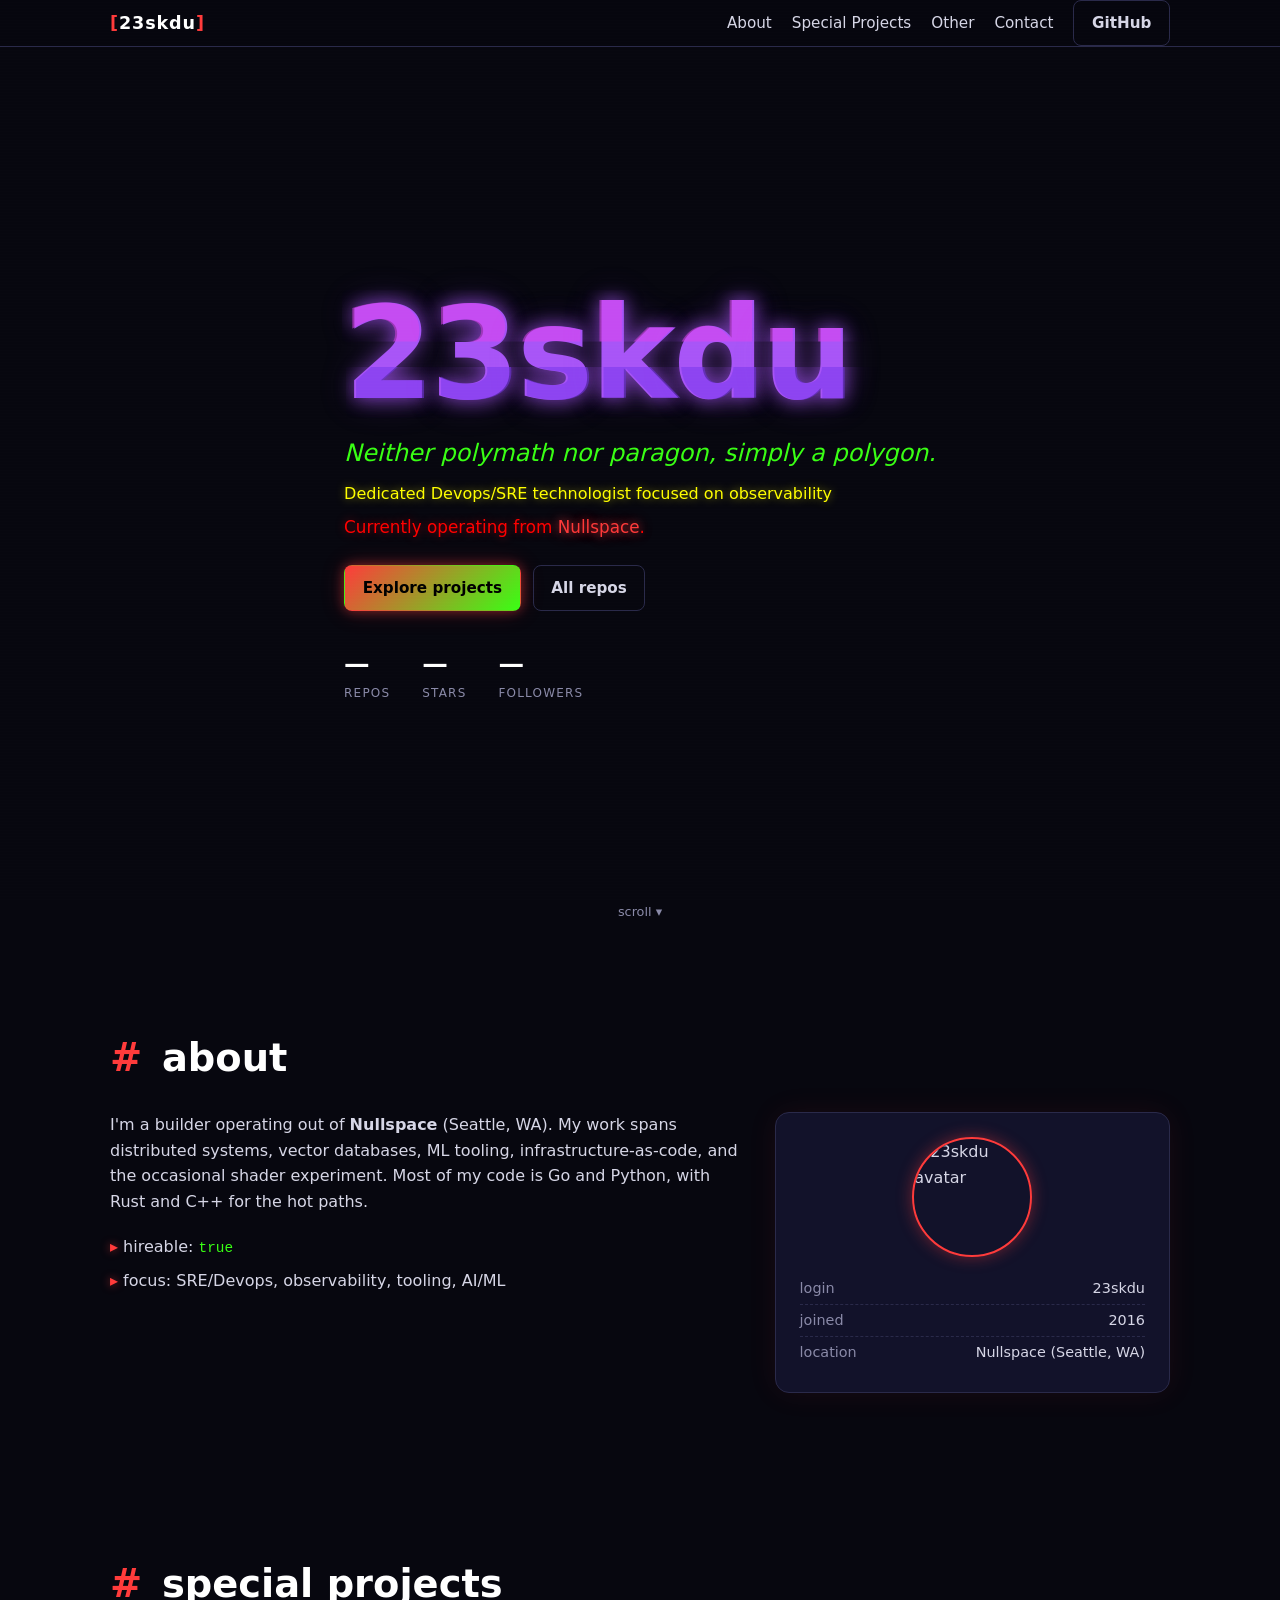
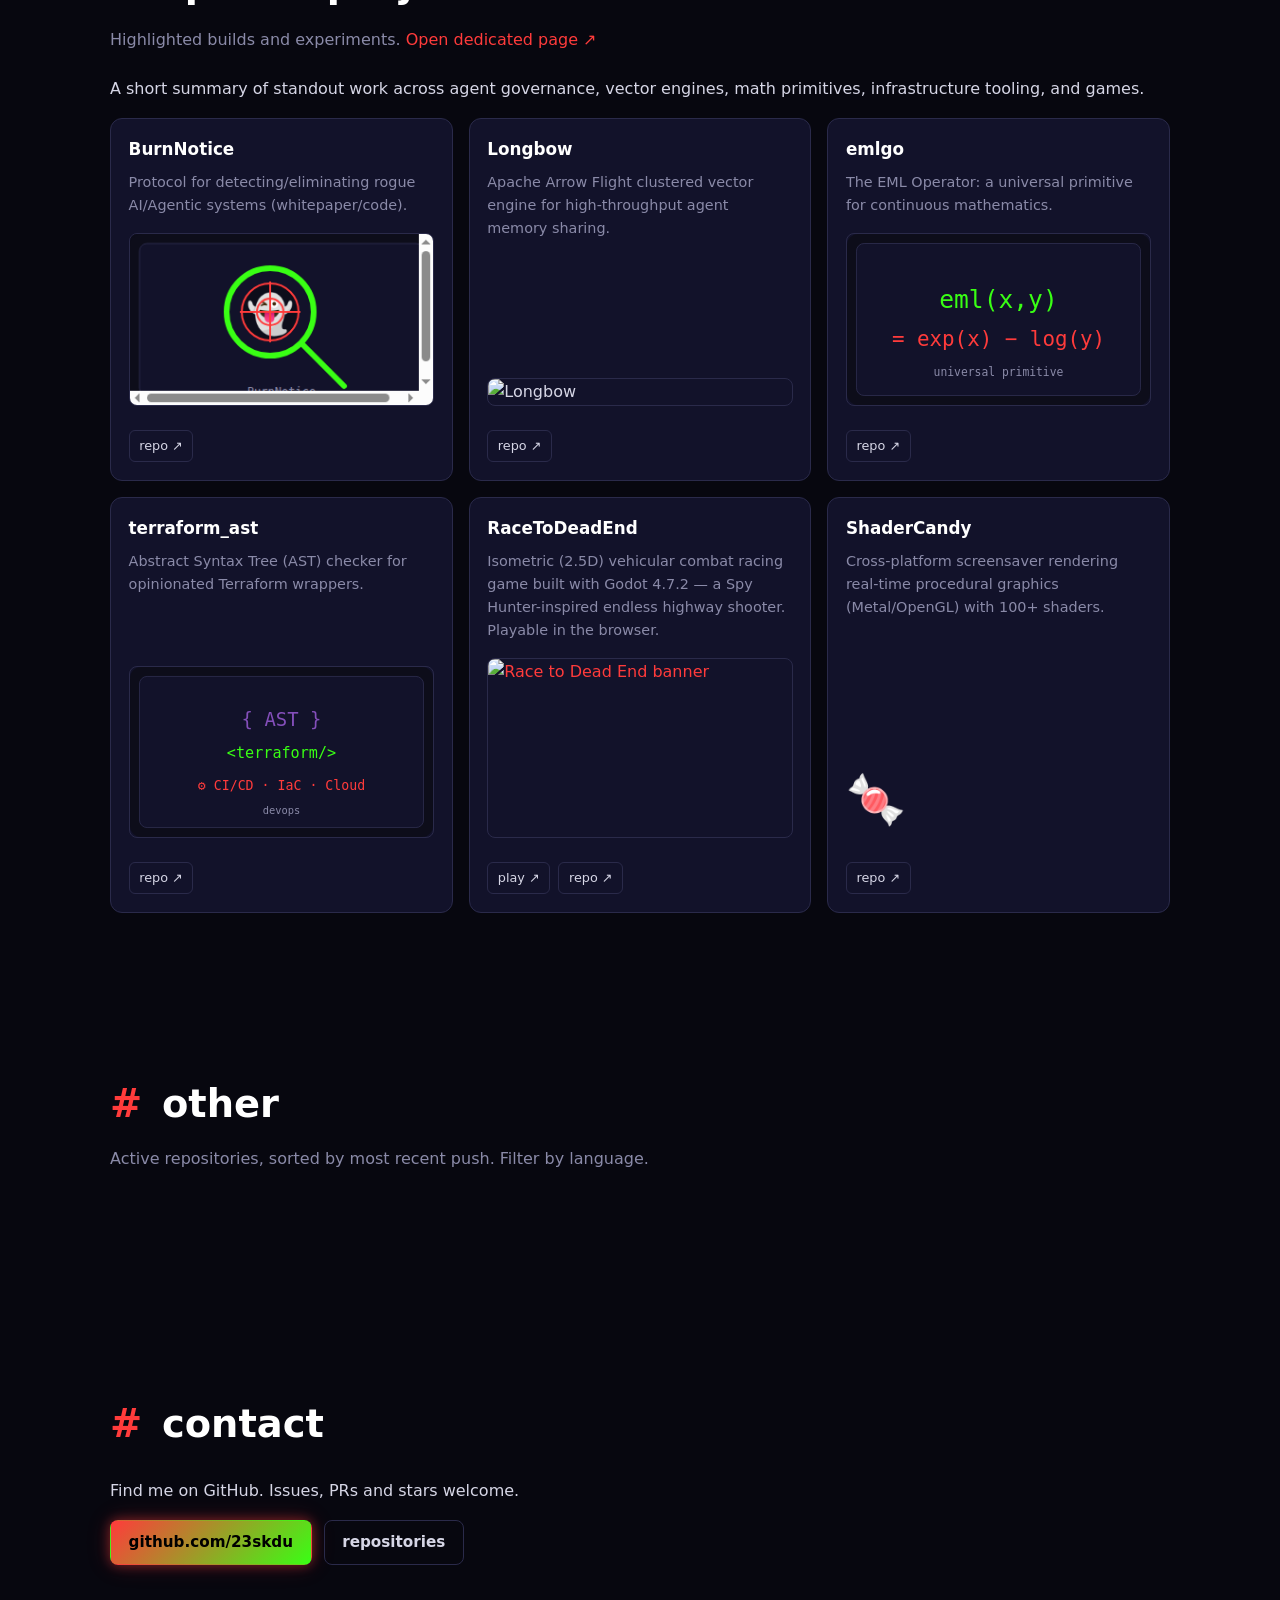
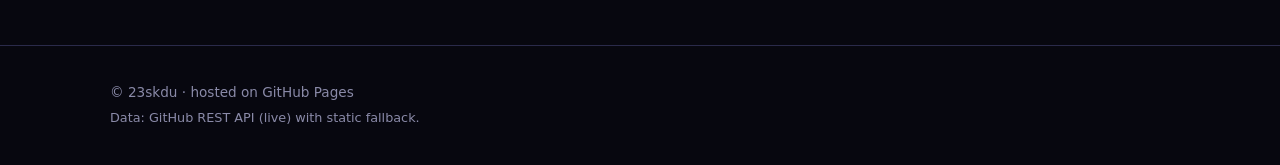
==== index.html @ 06471868 "Remove site sound files and web audio; use candy emoji for ShaderCandy" ====
<!DOCTYPE html>
<html lang="en">
<head>
  <meta charset="utf-8">
  <meta name="viewport" content="width=device-width, initial-scale=1">
  <title>The Engineer</title>
  <meta name="description" content="Personal site of 23skdu: projects across Go, Python, Rust and the cloud.">
  <meta name="theme-color" content="#0a0a14">
  <meta name="author" content="23skdu">
  <link rel="icon" href="/favicon.ico" sizes="any">
  <link rel="icon" href="/favicon.svg" type="image/svg+xml">
  <link rel="canonical" href="https://23skdu.github.io/">

  <!-- Open Graph -->
  <meta property="og:type" content="website">
  <meta property="og:title" content="The Engineer">
  <meta property="og:description" content="Projects, experiments and notes from the nullspace.">
  <meta property="og:url" content="https://23skdu.github.io/">
  <meta property="og:image" content="https://avatars.githubusercontent.com/u/22246993?v=4">

  <!-- Twitter -->
  <meta name="twitter:card" content="summary">
  <meta name="twitter:title" content="The Engineer">
  <meta name="twitter:description" content="Projects, experiments and notes from the nullspace.">

  <link rel="stylesheet" href="/styles.css?v=4">

  <script type="importmap">
  {
    "imports": {
      "three": "https://cdn.jsdelivr.net/npm/three@0.169.0/build/three.module.js",
      "three/addons/": "https://cdn.jsdelivr.net/npm/three@0.169.0/examples/jsm/"
    }
  }
  </script>
</head>
<body>
  <a class="skip-link" href="#main">Skip to content</a>

  <!-- Scanline overlay -->
  <div class="scanlines" aria-hidden="true"></div>

  <header class="site-header" id="top">
    <nav class="nav container" aria-label="Primary">
      <a class="brand" href="#top">
        <span class="brand-glyph">[</span>23skdu<span class="brand-glyph">]</span>
      </a>
      <button class="nav-toggle" aria-label="Toggle menu" aria-expanded="false" aria-controls="nav-links">
        <span></span><span></span><span></span>
      </button>
      <ul class="nav-links" id="nav-links">
        <li><a href="#about">About</a></li>
        <li><a href="#special-projects">Special Projects</a></li>
        <li><a href="#projects">Other</a></li>
        <li><a href="#contact">Contact</a></li>
        <li><a class="btn btn-ghost" href="https://github.com/23skdu" target="_blank" rel="noopener noreferrer">GitHub</a></li>
      </ul>
    </nav>
  </header>

  <main id="main">
    <!-- Hero -->
    <section class="hero" id="hero">
      <canvas id="hero-canvas" aria-hidden="true"></canvas>
      <div class="hero-content container">
        <h1 class="glitch glow-title" data-text="23skdu"><span>2</span><span>3</span><span>s</span><span>k</span><span>d</span><span>u</span></h1>
        <p class="tagline">Neither polymath nor paragon, simply a polygon.</p>
        <p class="sub"><span class="bright">Dedicated Devops/SRE technologist focused on observability</span></p>
        <p class="location">Currently operating from <span class="glow-word"><span>N</span><span>u</span><span>l</span><span>l</span><span>s</span><span>p</span><span>a</span><span>c</span><span>e</span></span>.</p>
        <div class="hero-actions">
          <a class="btn btn-primary" href="#special-projects">Explore projects</a>
          <a class="btn btn-ghost" href="https://github.com/23skdu?tab=repositories" target="_blank" rel="noopener noreferrer">All repos</a>
        </div>
        <div class="hero-stats">
          <div class="stat"><span class="stat-value" id="stat-repos">—</span><span class="stat-label">repos</span></div>
          <div class="stat"><span class="stat-value" id="stat-stars">—</span><span class="stat-label">stars</span></div>
          <div class="stat"><span class="stat-value" id="stat-followers">—</span><span class="stat-label">followers</span></div>
        </div>
      </div>
      <div class="scroll-hint" aria-hidden="true">scroll ▾</div>
    </section>

    <!-- About -->
    <section class="section" id="about">
      <div class="container">
        <h2 class="section-title"><span class="hash">#</span> about</h2>
        <div class="about-grid">
          <div class="about-text">
            <p>I'm a builder operating out of <strong>Nullspace</strong> (Seattle, WA). My work spans distributed systems, vector databases, ML tooling, infrastructure-as-code, and the occasional shader experiment. Most of my code is Go and Python, with Rust and C++ for the hot paths.</p>
            <ul class="about-list">
              <li><span class="neon">▸</span> hireable: <code>true</code></li>
              <li><span class="neon">▸</span> focus: SRE/Devops, observability, tooling, AI/ML</li>
            </ul>
          </div>
          <div class="about-card">
            <img class="avatar" src="https://avatars.githubusercontent.com/u/22246993?v=4" alt="23skdu avatar" width="120" height="120" loading="lazy">
            <div class="about-card-meta">
              <div><span class="muted">login</span> 23skdu</div>
              <div><span class="muted">joined</span> 2016</div>
              <div><span class="muted">location</span> Nullspace (Seattle, WA)</div>
            </div>
          </div>
        </div>
      </div>
    </section>

    <!-- Special Projects -->
    <section class="section" id="special-projects">
      <div class="container">
        <h2 class="section-title"><span class="hash">#</span> special projects</h2>
        <p class="section-sub">Highlighted builds and experiments. <a href="/special-projects.html">Open dedicated page ↗</a></p>
        <p>A short summary of standout work across agent governance, vector engines, math primitives, infrastructure tooling, and games.</p>
        <div class="projects-grid">
          <article class="project-card">
            <h3><a href="https://github.com/23skdu/BurnNotice" target="_blank" rel="noopener noreferrer">BurnNotice</a></h3>
            <p class="project-desc">Protocol for detecting/eliminating rogue AI/Agentic systems (whitepaper/code).</p>
            <img src="/images/burnnotice.png?v=2" alt="BurnNotice" loading="lazy" width="320" style="border-radius:8px;border:1px solid var(--border);margin:.5rem 0">
            <div class="project-links">
              <a href="https://github.com/23skdu/BurnNotice" target="_blank" rel="noopener noreferrer">repo ↗</a>
            </div>
          </article>
          <article class="project-card">
            <h3><a href="https://github.com/23skdu/longbow" target="_blank" rel="noopener noreferrer">Longbow</a></h3>
            <p class="project-desc">Apache Arrow Flight clustered vector engine for high-throughput agent memory sharing.</p>
            <img src="https://github.com/user-attachments/assets/775eb0b4-7e55-4524-abda-c9489de0194e" alt="Longbow" loading="lazy" width="320" style="border-radius:8px;border:1px solid var(--border);margin:.5rem 0">
            <div class="project-links">
              <a href="https://github.com/23skdu/longbow" target="_blank" rel="noopener noreferrer">repo ↗</a>
            </div>
          </article>
          <article class="project-card">
            <h3><a href="https://github.com/23skdu/emlgo" target="_blank" rel="noopener noreferrer">emlgo</a></h3>
            <p class="project-desc">The EML Operator: a universal primitive for continuous mathematics.</p>
            <img src="/images/emlgo.svg" alt="EML operator" loading="lazy" width="320" style="border-radius:8px;border:1px solid var(--border);margin:.5rem 0">
            <div class="project-links">
              <a href="https://github.com/23skdu/emlgo" target="_blank" rel="noopener noreferrer">repo ↗</a>
            </div>
          </article>
          <article class="project-card">
            <h3><a href="https://github.com/23skdu/terraform_ast" target="_blank" rel="noopener noreferrer">terraform_ast</a></h3>
            <p class="project-desc">Abstract Syntax Tree (AST) checker for opinionated Terraform wrappers.</p>
            <img src="/images/terraform-ast.svg" alt="DevOps and Terraform AST" loading="lazy" width="320" style="border-radius:8px;border:1px solid var(--border);margin:.5rem 0">
            <div class="project-links">
              <a href="https://github.com/23skdu/terraform_ast" target="_blank" rel="noopener noreferrer">repo ↗</a>
            </div>
          </article>
          <article class="project-card">
            <h3><a href="https://23skdu.github.io/RaceToDeadEnd/" target="_blank" rel="noopener noreferrer">RaceToDeadEnd</a></h3>
            <p class="project-desc">Isometric (2.5D) vehicular combat racing game built with Godot 4.7.2 — a Spy Hunter-inspired endless highway shooter. Playable in the browser.</p>
            <a href="https://23skdu.github.io/RaceToDeadEnd/" target="_blank" rel="noopener noreferrer">
              <img src="https://github.com/user-attachments/assets/73206466-a21d-4f86-8c64-89a932b66d07" alt="Race to Dead End banner" loading="lazy" width="320" height="180" style="border-radius:8px;border:1px solid var(--border);margin:.5rem 0;object-fit:cover">
            </a>
            <div class="project-links">
              <a href="https://23skdu.github.io/RaceToDeadEnd/" target="_blank" rel="noopener noreferrer">play ↗</a>
              <a href="https://github.com/23skdu/RaceToDeadEnd" target="_blank" rel="noopener noreferrer">repo ↗</a>
            </div>
          </article>
          <article class="project-card">
            <h3><a href="https://github.com/23skdu/ShaderCandy" target="_blank" rel="noopener noreferrer">ShaderCandy</a></h3>
            <p class="project-desc">Cross-platform screensaver rendering real-time procedural graphics (Metal/OpenGL) with 100+ shaders.</p>
            <span style="font-size:3rem;display:inline-block;margin:.5rem 0" aria-label="ShaderCandy candy">🍬</span>
            <div class="project-links">
              <a href="https://github.com/23skdu/ShaderCandy" target="_blank" rel="noopener noreferrer">repo ↗</a>
            </div>
          </article>
        </div>
      </div>
    </section>

    <!-- Other Projects -->
    <section class="section" id="projects">
      <div class="container">
        <h2 class="section-title"><span class="hash">#</span> other</h2>
        <p class="section-sub">Active repositories, sorted by most recent push. Filter by language.</p>
        <div class="filters" id="filters" role="toolbar" aria-label="Filter projects by language"></div>
        <div class="projects-grid" id="projects-grid" aria-live="polite"></div>
        <p class="muted small" id="projects-status"></p>
      </div>
    </section>

    <!-- Contact -->
    <section class="section" id="contact">
      <div class="container">
        <h2 class="section-title"><span class="hash">#</span> contact</h2>
        <p>Find me on GitHub. Issues, PRs and stars welcome.</p>
        <div class="contact-actions">
          <a class="btn btn-primary" href="https://github.com/23skdu" target="_blank" rel="noopener noreferrer">github.com/23skdu</a>
          <a class="btn btn-ghost" href="https://github.com/23skdu?tab=repositories" target="_blank" rel="noopener noreferrer">repositories</a>
        </div>
      </div>
    </section>
  </main>

  <footer class="site-footer">
    <div class="container">
      <p>© <span id="year"></span> 23skdu · hosted on GitHub Pages</p>
      <p class="muted small">Data: GitHub REST API (live) with static fallback.</p>
    </div>
  </footer>

  <script type="module" src="/script.js?v=21"></script>
</body>
</html>
---- styles.css ----
/* ===== Reset & base ===== */
*,*::before,*::after{box-sizing:border-box}
html{scroll-behavior:smooth}
body{
  margin:0;
  font-family:'Segoe UI',system-ui,-apple-system,Roboto,Helvetica,Arial,sans-serif;
  background:#07070f;
  color:#d6d6e6;
  line-height:1.6;
  overflow-x:hidden;
  -webkit-font-smoothing:antialiased;
}
img{max-width:100%;display:block}
a{color:#ff3b3b;text-decoration:none}
a:hover{color:#39ff14}
code{font-family:'JetBrains Mono',ui-monospace,SFMono-Regular,Menlo,monospace;font-size:.9em;color:#39ff14}
.container{max-width:1100px;margin:0 auto;padding:0 1.25rem}

/* ===== Neon palette ===== */
:root{
  --bg:#07070f;
  --bg2:#0d0d1a;
  --panel:#12122a;
  --border:#2a2a4a;
  --red:#ff3b3b;
  --green:#39ff14;
  --text:#d6d6e6;
  --muted:#8a8aa8;
  --glow:0 0 12px rgba(255,59,59,.45),0 0 24px rgba(255,59,59,.2);
}

/* ===== Scanlines ===== */
.scanlines{
  position:fixed;inset:0;pointer-events:none;z-index:1000;
  background:repeating-linear-gradient(0deg,rgba(255,255,255,.03) 0 1px,transparent 1px 3px);
  mix-blend-mode:overlay;opacity:.35;
}

/* ===== Skip link ===== */
.skip-link{position:absolute;left:-9999px;top:0;padding:.5rem 1rem;background:var(--red);color:#000;z-index:2000}
.skip-link:focus{left:0}

/* ===== Header / Nav ===== */
.site-header{position:sticky;top:0;z-index:100;background:rgba(7,7,15,.75);backdrop-filter:blur(10px);border-bottom:1px solid var(--border)}
.nav{display:flex;align-items:center;justify-content:space-between;padding:.85rem 0}
.brand{font-weight:800;letter-spacing:.05em;color:#fff;font-size:1.1rem}
.brand-glyph{color:var(--red)}
.nav-links{display:flex;gap:1.25rem;list-style:none;margin:0;padding:0;align-items:center}
.nav-links a{color:var(--text);font-size:.95rem}
.nav-links a:hover{color:var(--red)}
.nav-toggle{display:none;background:none;border:1px solid var(--border);color:var(--text);padding:.4rem .6rem;border-radius:6px;cursor:pointer}
.nav-toggle span{display:block;width:18px;height:2px;background:var(--text);margin:3px 0}

/* ===== Buttons ===== */
.btn{display:inline-flex;align-items:center;gap:.4rem;padding:.6rem 1.1rem;border-radius:8px;font-weight:600;font-size:.95rem;border:1px solid transparent;cursor:pointer;transition:transform .15s,box-shadow .15s,background .15s}
.btn:hover{transform:translateY(-2px)}
.btn-primary{background:linear-gradient(135deg,var(--red),var(--green));color:#000;box-shadow:var(--glow)}
.btn-primary:hover{color:#000;box-shadow:0 0 18px rgba(57,255,20,.5)}
.btn-ghost{background:transparent;border-color:var(--border);color:var(--text)}
.btn-ghost:hover{border-color:var(--red);color:var(--red)}

/* ===== Hero ===== */
.hero{position:relative;min-height:100vh;display:flex;align-items:center;overflow:hidden}
#hero-canvas{position:absolute;inset:0;width:100%;height:100%}
.hero-content{position:relative;z-index:2;padding-top:4rem}
.eyebrow{color:var(--red);font-family:monospace;font-size:.9rem;letter-spacing:.1em;margin:0 0 1rem;opacity:.8}
h1{font-size:clamp(3rem,12vw,8rem);font-weight:900;margin:0;line-height:1;letter-spacing:-.02em}
.glitch{position:relative;color:#a855f7;text-shadow:0 0 18px rgba(168,85,247,.5),0 0 36px rgba(168,85,247,.25)}
.glitch::before,.glitch::after{content:attr(data-text);position:absolute;inset:0;opacity:.6}
.glitch::before{color:#d946ef;clip-path:inset(0 0 60% 0);transform:translate(-2px,0);animation:glitch1 3s infinite linear}
.glitch::after{color:#7c3aed;clip-path:inset(60% 0 0 0);transform:translate(2px,0);animation:glitch2 3s infinite linear}
.glow-title span{display:inline-block;animation:titleGlow 2.6s ease-in-out infinite}
.glow-title span:nth-child(1){animation-delay:0s}
.glow-title span:nth-child(2){animation-delay:.2s}
.glow-title span:nth-child(3){animation-delay:.4s}
.glow-title span:nth-child(4){animation-delay:.6s}
.glow-title span:nth-child(5){animation-delay:.8s}
.glow-title span:nth-child(6){animation-delay:1s}
@keyframes titleGlow{0%,100%{text-shadow:0 0 8px rgba(168,85,247,.5),0 0 16px rgba(168,85,247,.25);transform:translateY(0)}50%{text-shadow:0 0 20px rgba(217,70,239,.9),0 0 40px rgba(124,58,237,.6);transform:translateY(-3px)}}
@keyframes glitch1{0%,100%{transform:translate(0)}20%{transform:translate(-2px,1px)}40%{transform:translate(1px,-1px)}60%{transform:translate(-1px,0)}80%{transform:translate(2px,1px)}}
@keyframes glitch2{0%,100%{transform:translate(0)}20%{transform:translate(2px,-1px)}40%{transform:translate(-1px,1px)}60%{transform:translate(1px,0)}80%{transform:translate(-2px,-1px)}}
.tagline{font-size:clamp(1.1rem,2.5vw,1.5rem);color:var(--green);margin:1rem 0 .5rem;font-style:italic}
.sub{color:var(--muted);max-width:640px;margin:0 0 .5rem}
.sub .bright{color:#ffff00 !important;text-shadow:0 0 8px rgba(255,255,0,.5)}
.location{color:#ff0000;margin:0 0 1.5rem;font-size:1.05rem;text-shadow:0 0 8px rgba(255,0,0,.5)}
.glow-word{display:inline-block}
.glow-word span{display:inline-block;color:var(--red);text-shadow:0 0 8px rgba(255,59,59,.7),0 0 16px rgba(255,59,59,.4);animation:letterGlow 2.4s ease-in-out infinite}
.glow-word span:nth-child(1){animation-delay:0s}
.glow-word span:nth-child(2){animation-delay:.15s}
.glow-word span:nth-child(3){animation-delay:.3s}
.glow-word span:nth-child(4){animation-delay:.45s}
.glow-word span:nth-child(5){animation-delay:.6s}
.glow-word span:nth-child(6){animation-delay:.75s}
.glow-word span:nth-child(7){animation-delay:.9s}
.glow-word span:nth-child(8){animation-delay:1.05s}
.glow-word span:nth-child(9){animation-delay:1.2s}
@keyframes letterGlow{0%,100%{text-shadow:0 0 6px rgba(255,59,59,.5),0 0 12px rgba(255,59,59,.25);transform:translateY(0)}50%{text-shadow:0 0 14px rgba(57,255,20,.9),0 0 28px rgba(57,255,20,.5);transform:translateY(-2px);color:var(--green)}}
.neon{color:var(--red);text-shadow:0 0 8px rgba(255,59,59,.6)}
.hero-actions{display:flex;gap:.75rem;flex-wrap:wrap;margin-bottom:2rem}
.hero-stats{display:flex;gap:2rem;flex-wrap:wrap}
.stat{display:flex;flex-direction:column}
.stat-value{font-size:1.6rem;font-weight:800;color:#fff}
.stat-label{font-size:.75rem;color:var(--muted);text-transform:uppercase;letter-spacing:.1em}
.scroll-hint{position:absolute;bottom:1.5rem;left:50%;transform:translateX(-50%);color:var(--muted);font-size:.8rem;animation:bob 2s infinite}
@keyframes bob{0%,100%{transform:translateX(-50%) translateY(0)}50%{transform:translateX(-50%) translateY(6px)}}

/* ===== Sections ===== */
.section{padding:5rem 0;position:relative}
.section-title{font-size:clamp(1.6rem,4vw,2.4rem);font-weight:800;margin:0 0 1.5rem;color:#fff}
.hash{color:var(--red);margin-right:.4rem}
.section-sub{color:var(--muted);margin:-.75rem 0 1.5rem}

/* ===== About ===== */
.about-grid{display:grid;grid-template-columns:1.6fr 1fr;gap:2rem;align-items:start}
.about-text p{color:var(--text);margin:0 0 1rem}
.about-list{list-style:none;padding:0;margin:1rem 0 0}
.about-list li{padding:.25rem 0;color:var(--text)}
.about-card{background:var(--panel);border:1px solid var(--border);border-radius:14px;padding:1.5rem;display:flex;flex-direction:column;align-items:center;gap:1rem;box-shadow:0 0 30px rgba(255,59,59,.08)}
.avatar{border-radius:50%;border:2px solid var(--red);box-shadow:0 0 16px rgba(255,59,59,.4)}
.about-card-meta{width:100%;font-size:.9rem}
.about-card-meta div{display:flex;justify-content:space-between;padding:.25rem 0;border-bottom:1px dashed var(--border)}
.about-card-meta div:last-child{border-bottom:none}
.muted{color:var(--muted)}

/* ===== Filters ===== */
.filters{display:flex;flex-wrap:wrap;gap:.5rem;margin-bottom:1.5rem}
.filter-btn{background:var(--bg2);border:1px solid var(--border);color:var(--text);padding:.4rem .85rem;border-radius:999px;font-size:.85rem;cursor:pointer;transition:all .15s}
.filter-btn:hover{border-color:var(--red);color:var(--red)}
.filter-btn.active{background:linear-gradient(135deg,rgba(255,59,59,.15),rgba(57,255,20,.15));border-color:var(--red);color:var(--red);box-shadow:0 0 10px rgba(255,59,59,.25)}

/* ===== Projects grid ===== */
.projects-grid{display:grid;grid-template-columns:repeat(auto-fill,minmax(280px,1fr));gap:1rem}
.project-card{background:var(--panel);border:1px solid var(--border);border-radius:12px;padding:1.1rem;display:flex;flex-direction:column;gap:.5rem;transition:transform .15s,border-color .15s,box-shadow .15s}
.project-card:hover{transform:translateY(-4px);border-color:var(--red);box-shadow:0 8px 24px rgba(255,59,59,.15)}
.project-card h3{margin:0;font-size:1.05rem}
.project-card h3 a{color:#fff}
.project-card h3 a:hover{color:var(--red)}
.project-desc{color:var(--muted);font-size:.9rem;flex:1;margin:0}
.project-meta{display:flex;align-items:center;gap:.75rem;font-size:.8rem;color:var(--muted);flex-wrap:wrap}
.lang-dot{width:10px;height:10px;border-radius:50%;display:inline-block;margin-right:.3rem;vertical-align:middle}
.lang-Go{background:#00add8}
.lang-Python{background:#3776ab}
.lang-Rust{background:#dea584}
.lang-C++{background:#f34b7d}
.lang-TypeScript{background:#3178c6}
.lang-Java{background:#b07219}
.lang-HCL{background:#844fba}
.lang-Perl{background:#0298c3}
.lang-Shell{background:#89e051}
.lang-Makefile{background:#427819}
.lang-Dockerfile{background:#384d54}
.lang-Other{background:#8a8aa8}
.lang-Jupyter Notebook{background:#da5b0b}
.project-topics{display:flex;flex-wrap:wrap;gap:.3rem;margin-top:.25rem}
.topic{font-size:.7rem;padding:.15rem .5rem;border:1px solid var(--border);border-radius:999px;color:var(--muted)}
.project-links{display:flex;gap:.5rem;margin-top:.5rem}
.project-links a{font-size:.8rem;padding:.3rem .6rem;border:1px solid var(--border);border-radius:6px;color:var(--text)}
.project-links a:hover{border-color:var(--red);color:var(--red)}

/* ===== Stack ===== */
.stack-grid{display:grid;grid-template-columns:repeat(auto-fill,minmax(240px,1fr));gap:1rem}
.stack-card{background:var(--panel);border:1px solid var(--border);border-radius:12px;padding:1.2rem;transition:border-color .15s}
.stack-card:hover{border-color:var(--green)}
.stack-card h3{margin:0 0 .4rem;color:var(--red);font-size:1rem}
.stack-card p{margin:0;color:var(--muted);font-size:.9rem}

/* ===== Contact ===== */
.contact-actions{display:flex;gap:.75rem;flex-wrap:wrap;margin-top:1rem}

/* ===== Footer ===== */
.site-footer{border-top:1px solid var(--border);padding:2rem 0;color:var(--muted);font-size:.85rem}
.site-footer p{margin:.25rem 0}

/* ===== Utilities ===== */
.small{font-size:.8rem}
.container{max-width:1100px;margin:0 auto;padding:0 1.25rem}

/* ===== Responsive ===== */
@media (max-width:768px){
  .nav-links{display:none;position:absolute;top:100%;left:0;right:0;flex-direction:column;background:rgba(7,7,15,.95);padding:1rem;border-bottom:1px solid var(--border)}
  .nav-links.open{display:flex}
  .nav-toggle{display:block}
  .about-grid{grid-template-columns:1fr}
  .hero-stats{gap:1.25rem}
}
@media (prefers-reduced-motion:reduce){
  .glitch::before,.glitch::after,.scroll-hint,.glow-word span,.glow-title span{animation:none}
  html{scroll-behavior:auto}
}

/* Focus styles */
a:focus-visible,button:focus-visible{outline:2px solid var(--red);outline-offset:2px;border-radius:4px}
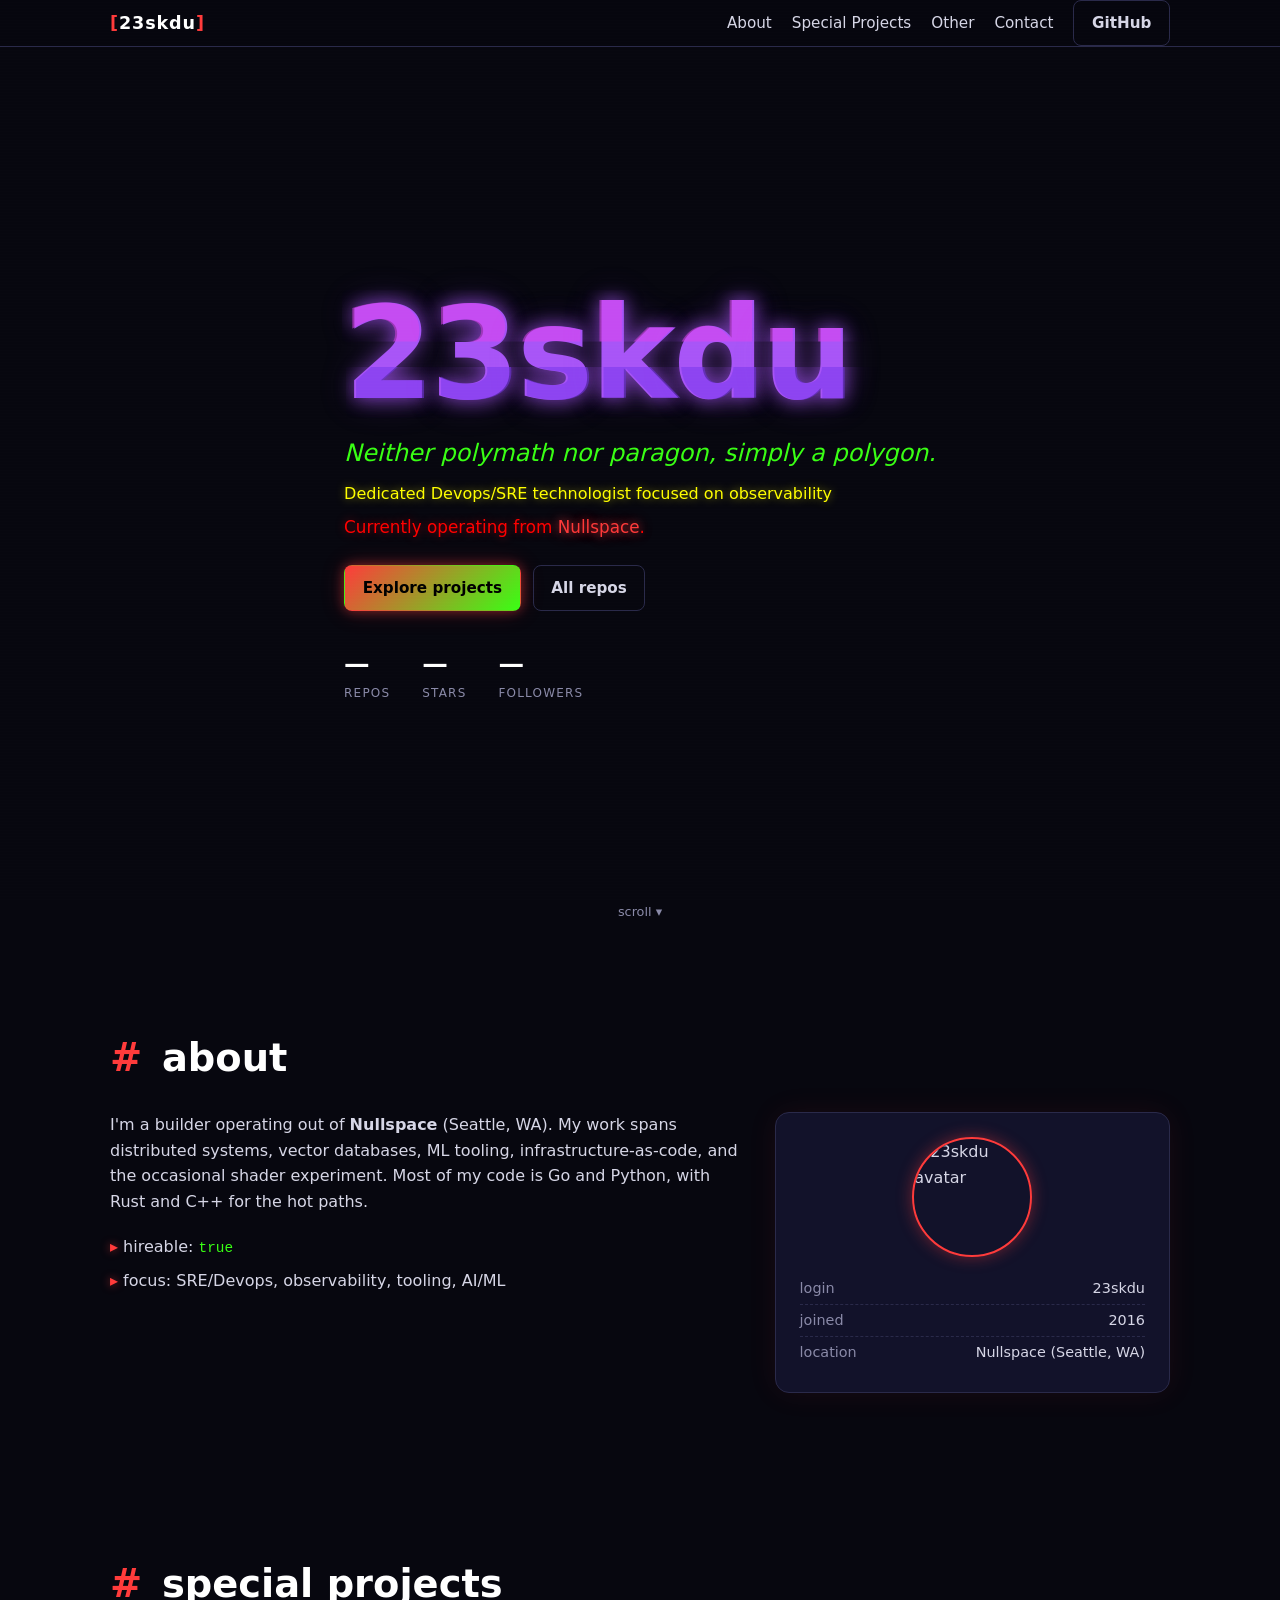
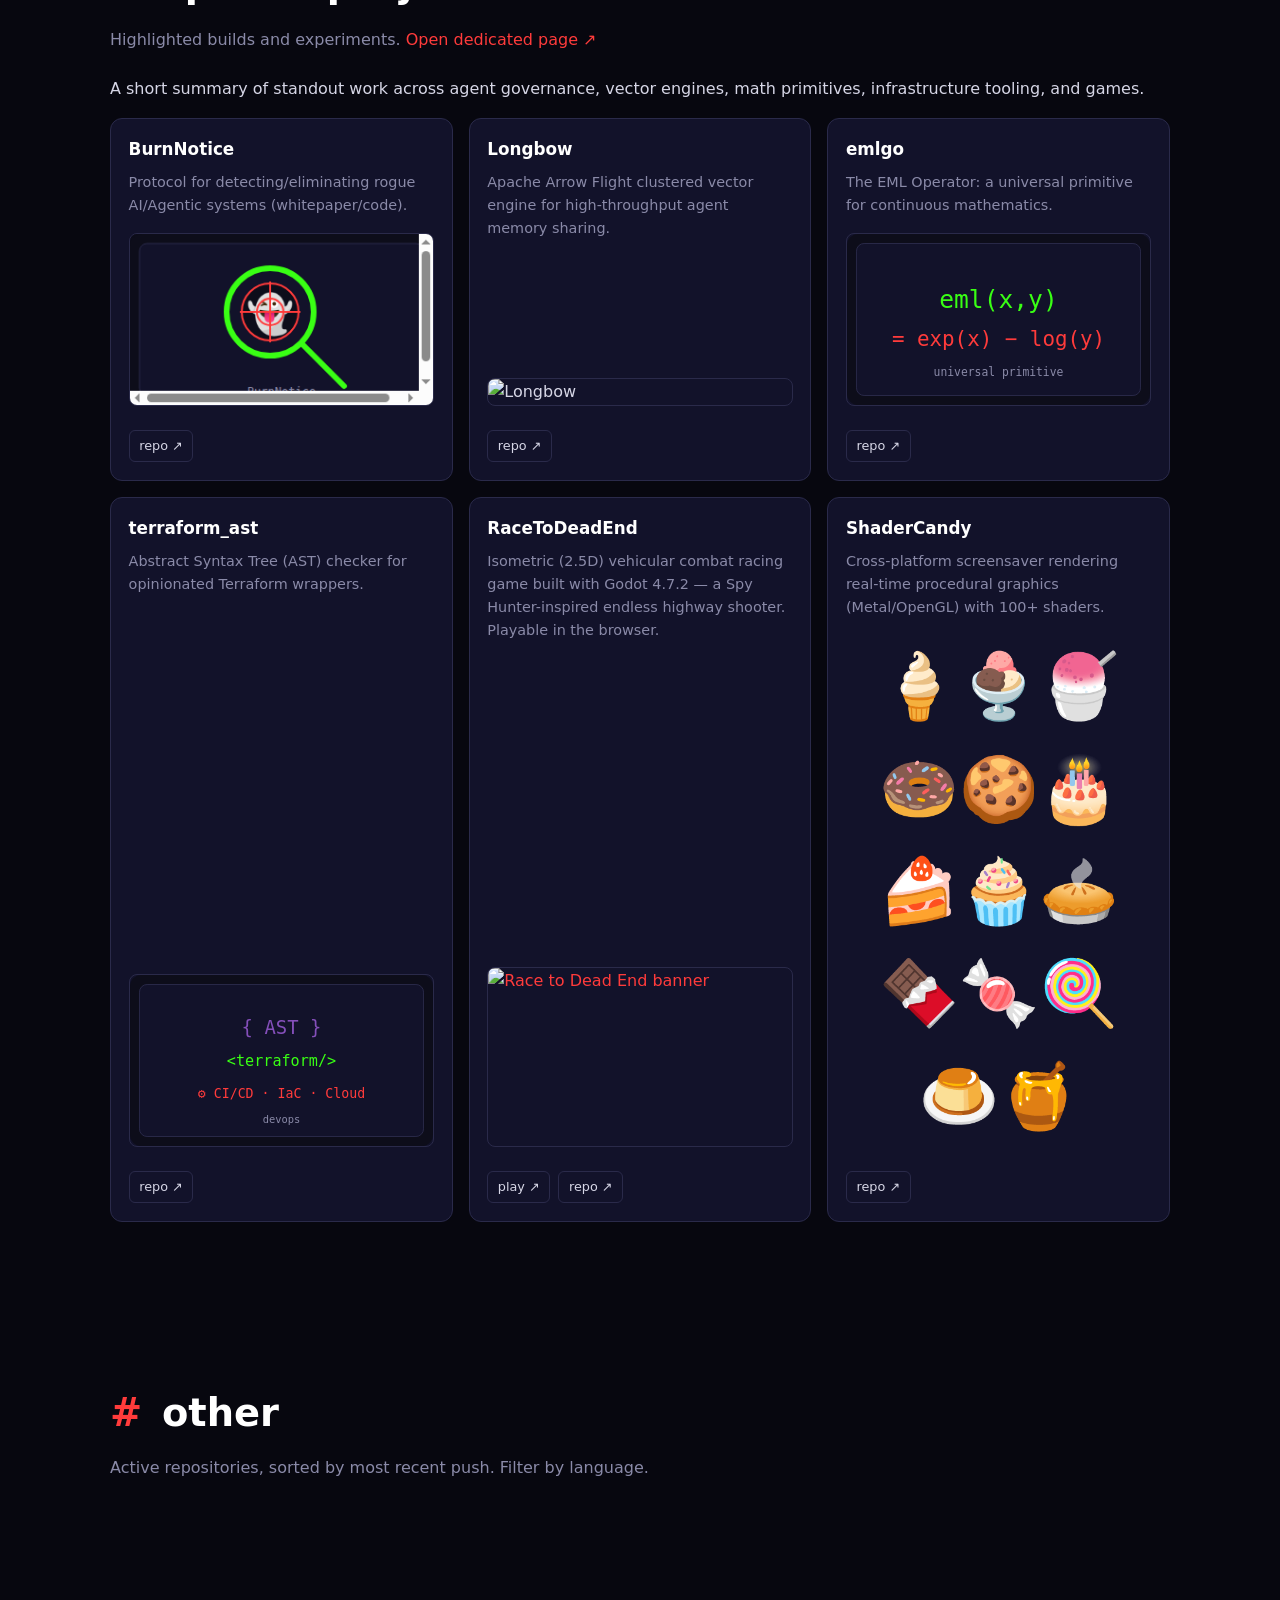
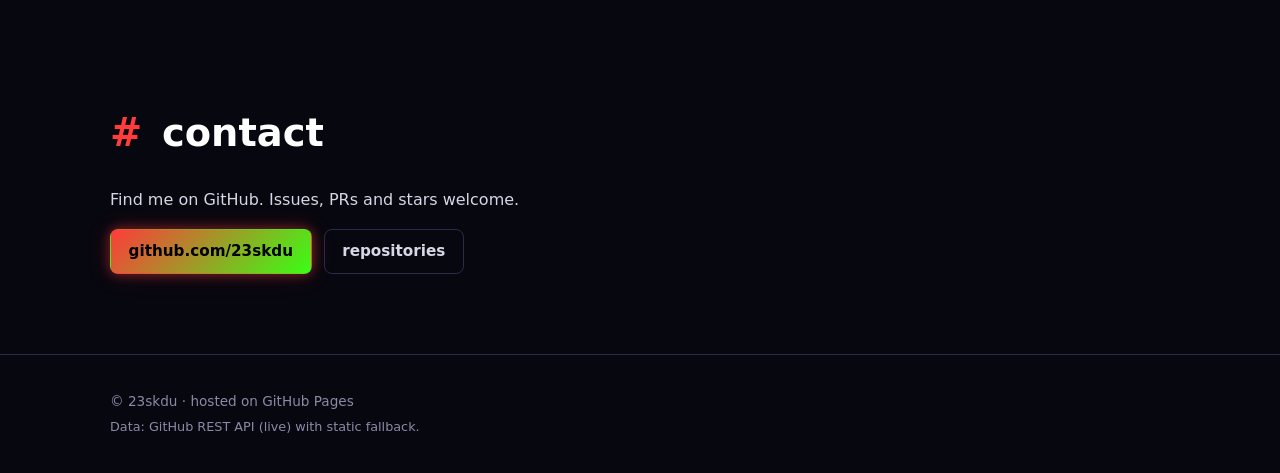
==== commit f4028eb2: "Enlarge and center all candy emojis for ShaderCandy" ====
--- a/index.html
+++ b/index.html
@@ -157,7 +157,7 @@
           <article class="project-card">
             <h3><a href="https://github.com/23skdu/ShaderCandy" target="_blank" rel="noopener noreferrer">ShaderCandy</a></h3>
             <p class="project-desc">Cross-platform screensaver rendering real-time procedural graphics (Metal/OpenGL) with 100+ shaders.</p>
-            <span style="font-size:3rem;display:inline-block;margin:.5rem 0" aria-label="ShaderCandy candy">🍬</span>
+            <span style="font-size:4rem;display:block;text-align:center;margin:.5rem 0" aria-label="ShaderCandy candy">🍦🍨🍧🍩🍪🎂🍰🧁🥧🍫🍬🍭🍮🍯</span>
             <div class="project-links">
               <a href="https://github.com/23skdu/ShaderCandy" target="_blank" rel="noopener noreferrer">repo ↗</a>
             </div>
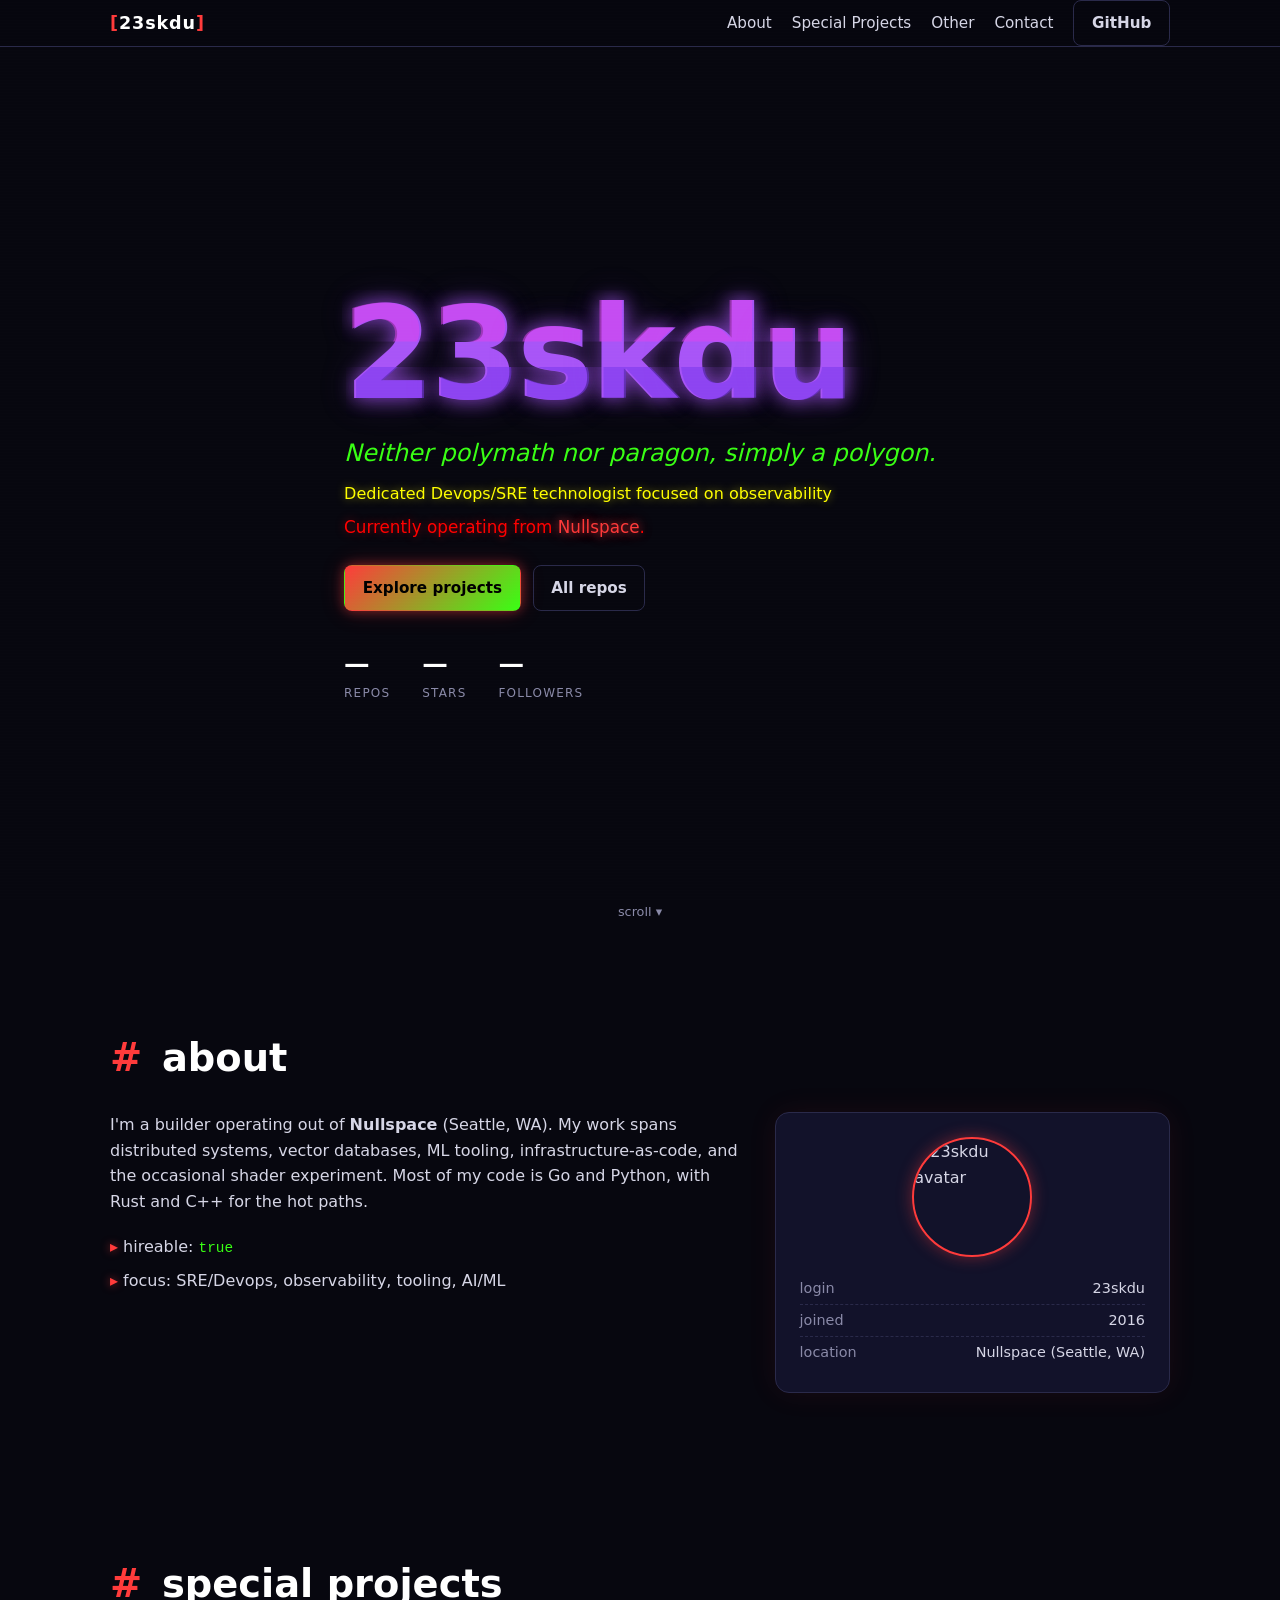
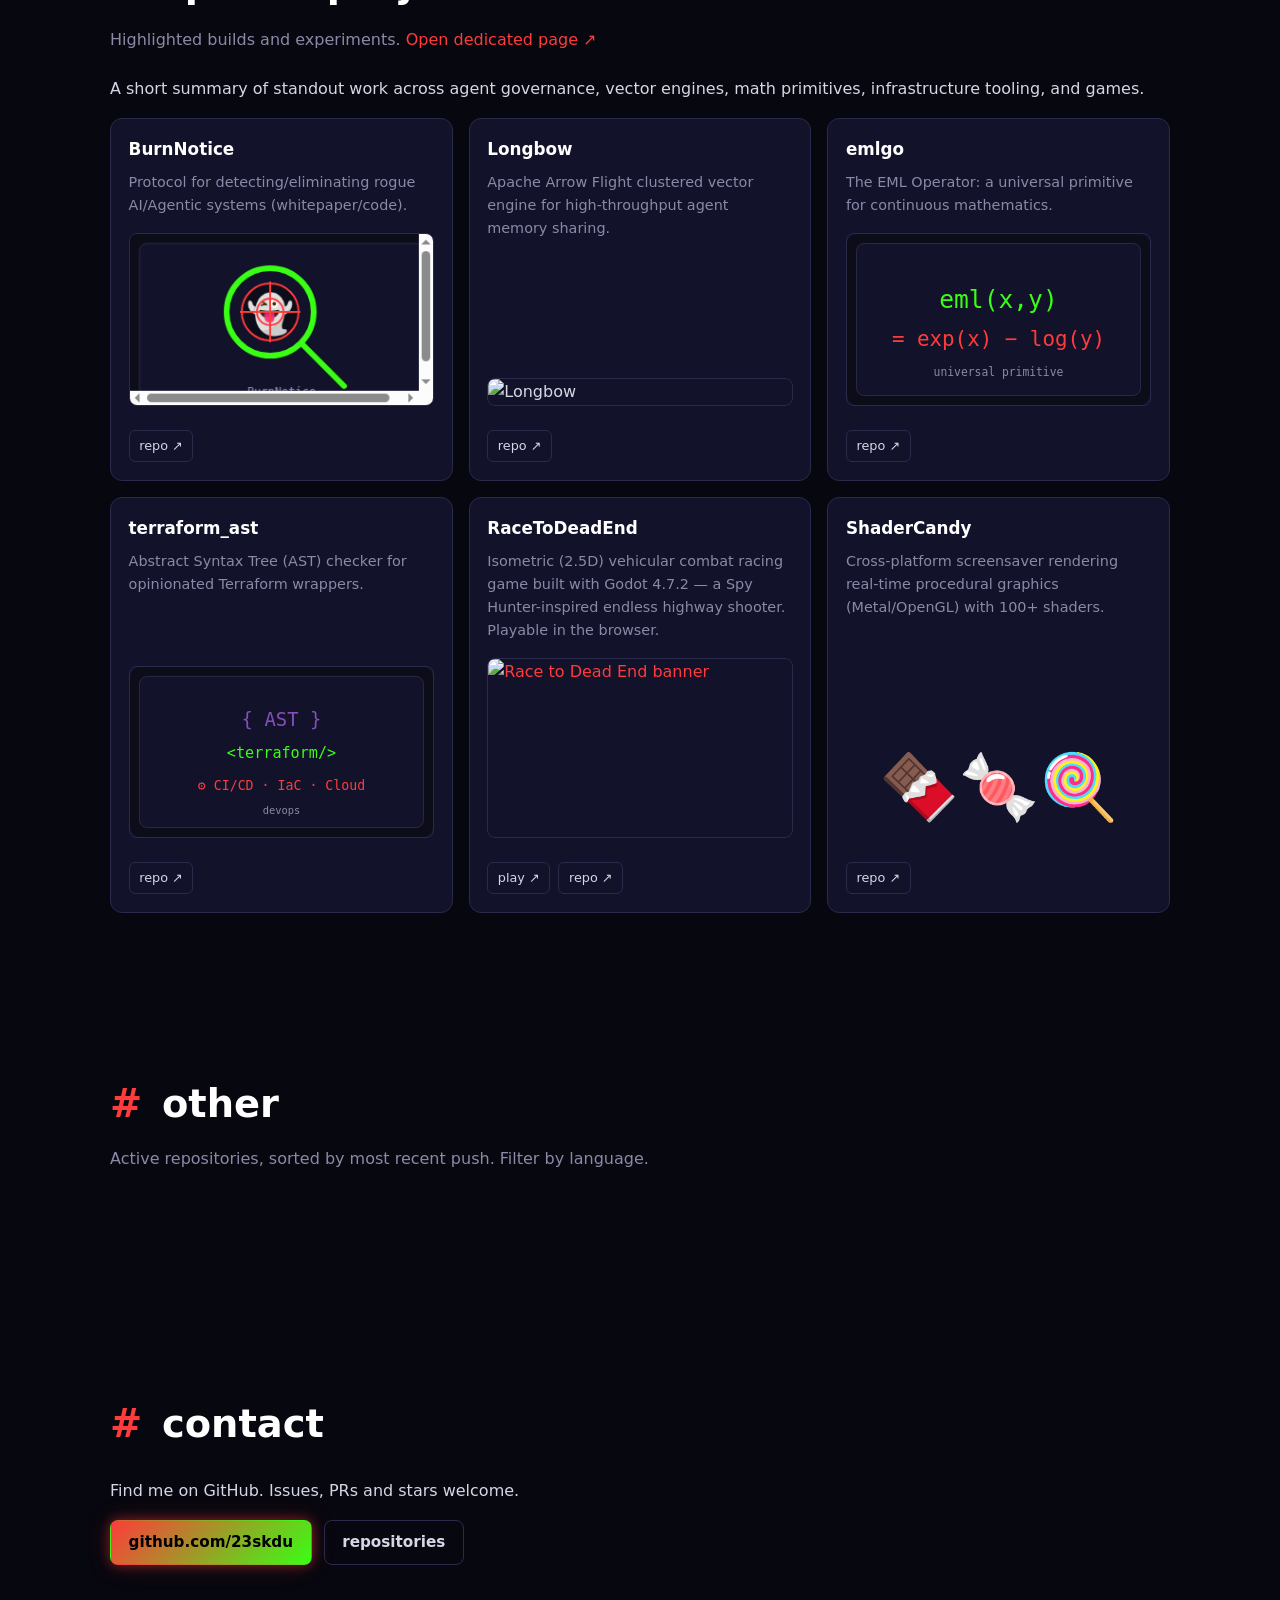
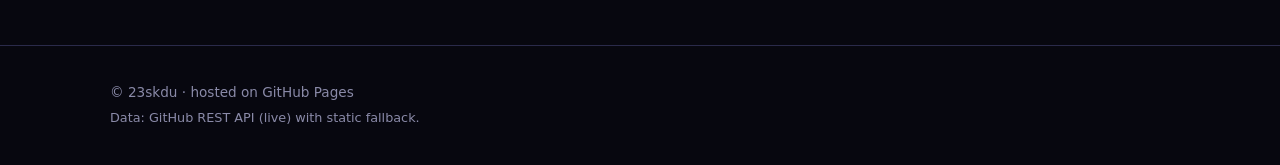
==== commit 97ed001a: "Limit ShaderCandy candy to candy bar, hard candy, and lollipop" ====
--- a/index.html
+++ b/index.html
@@ -157,7 +157,7 @@
           <article class="project-card">
             <h3><a href="https://github.com/23skdu/ShaderCandy" target="_blank" rel="noopener noreferrer">ShaderCandy</a></h3>
             <p class="project-desc">Cross-platform screensaver rendering real-time procedural graphics (Metal/OpenGL) with 100+ shaders.</p>
-            <span style="font-size:4rem;display:block;text-align:center;margin:.5rem 0" aria-label="ShaderCandy candy">🍦🍨🍧🍩🍪🎂🍰🧁🥧🍫🍬🍭🍮🍯</span>
+            <span style="font-size:4rem;display:block;text-align:center;margin:.5rem 0" aria-label="ShaderCandy candy">🍫🍬🍭</span>
             <div class="project-links">
               <a href="https://github.com/23skdu/ShaderCandy" target="_blank" rel="noopener noreferrer">repo ↗</a>
             </div>
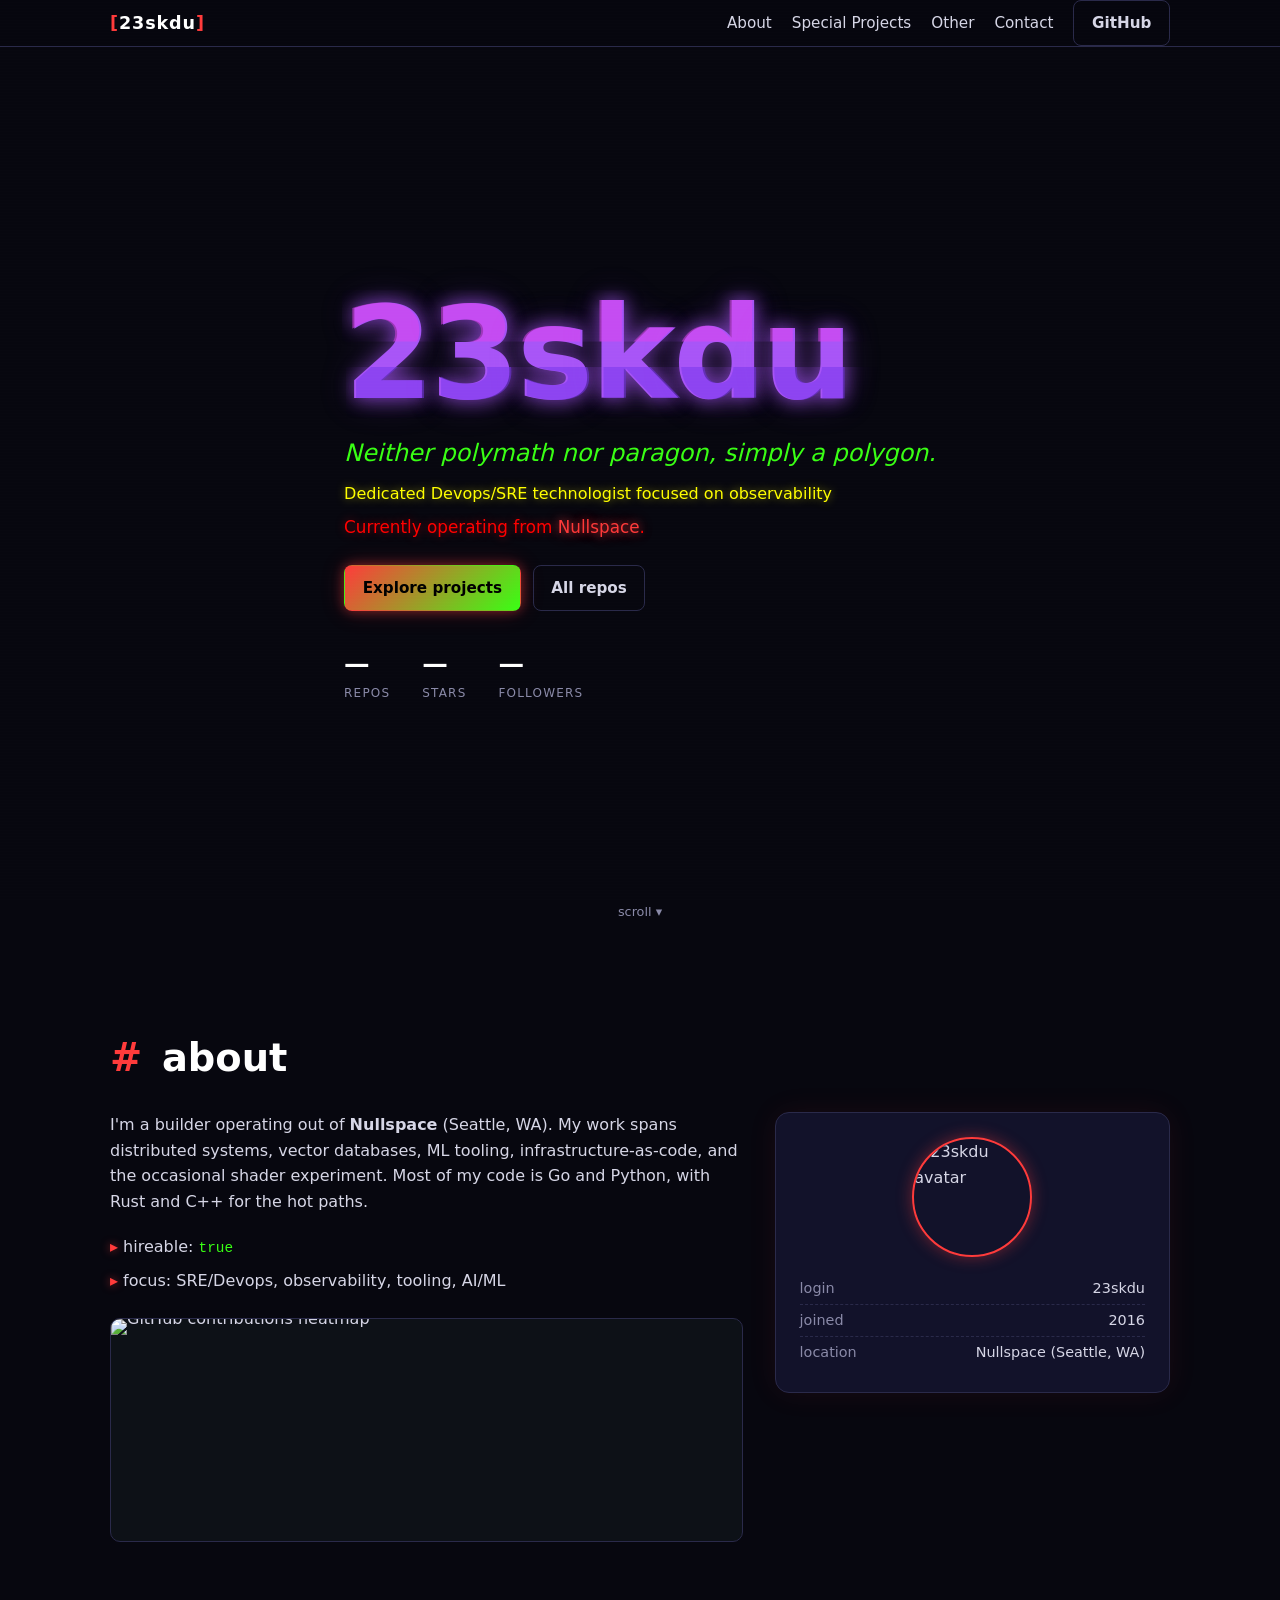
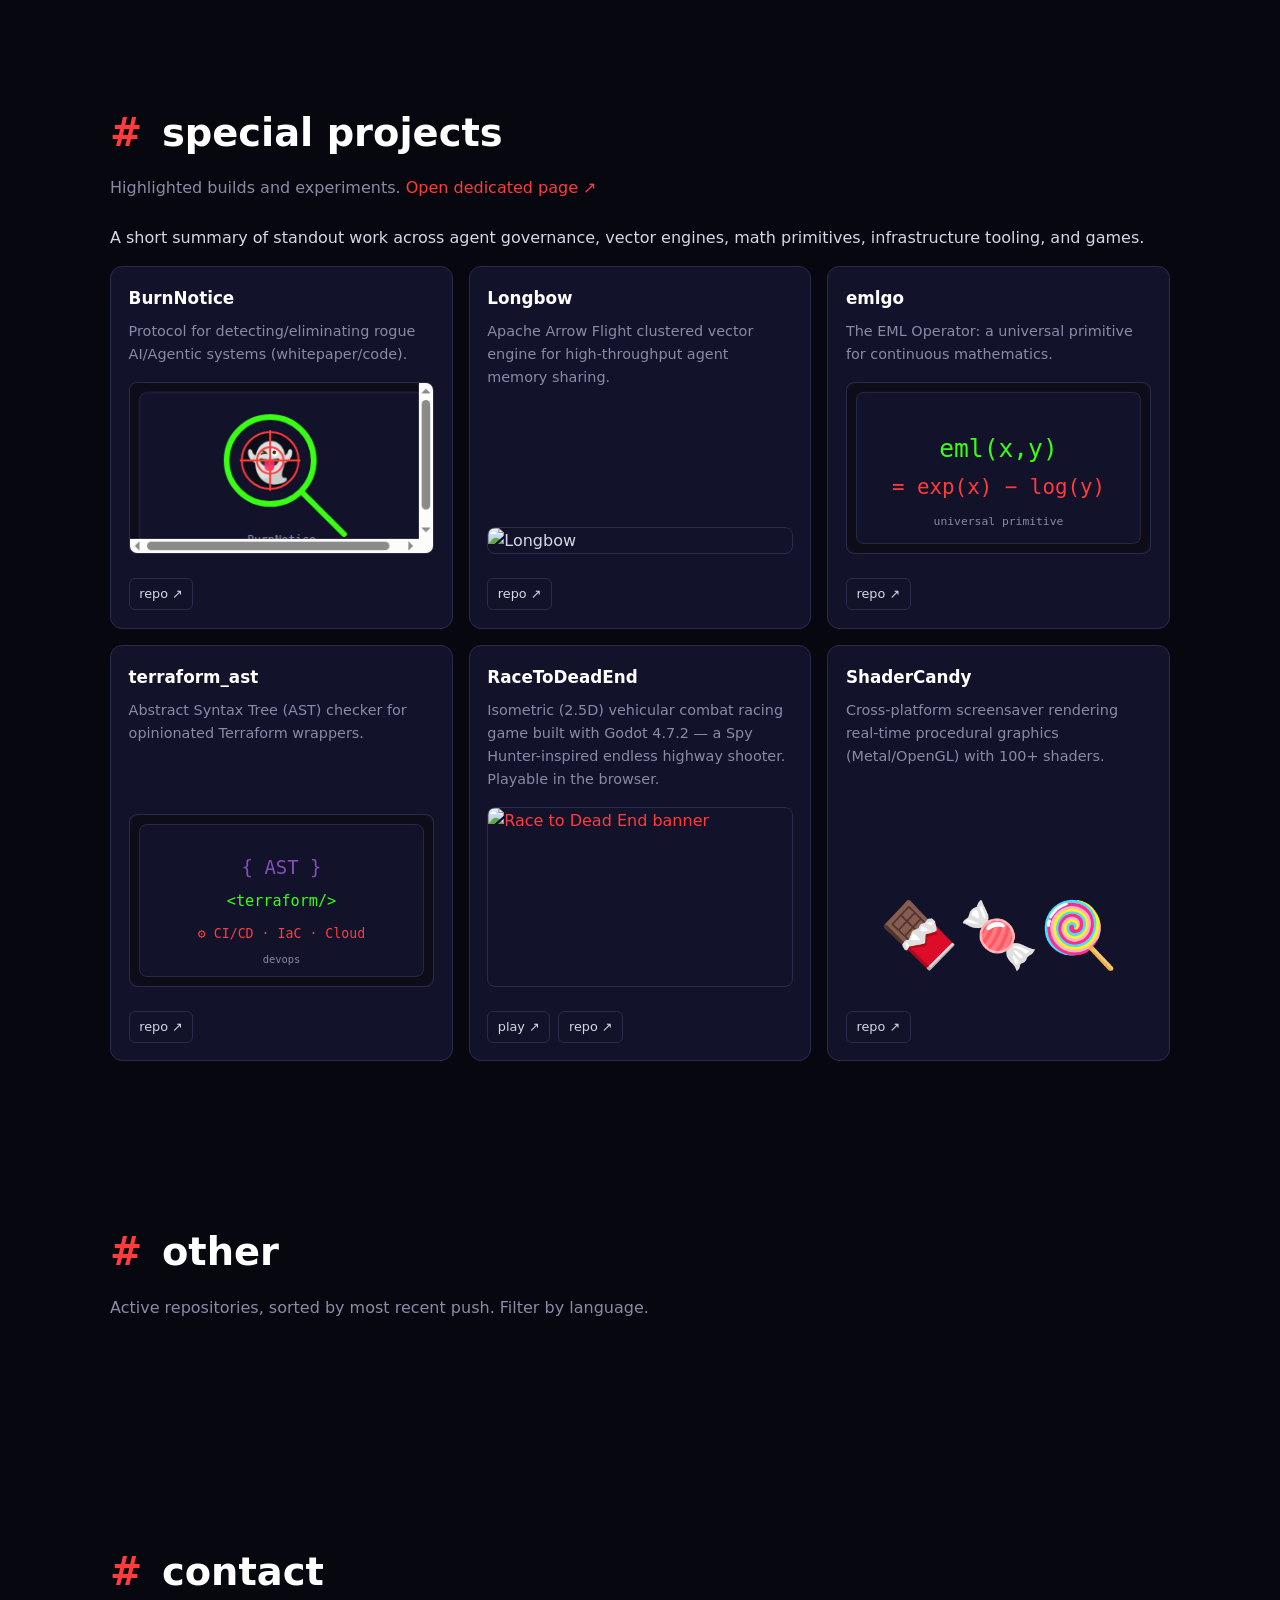
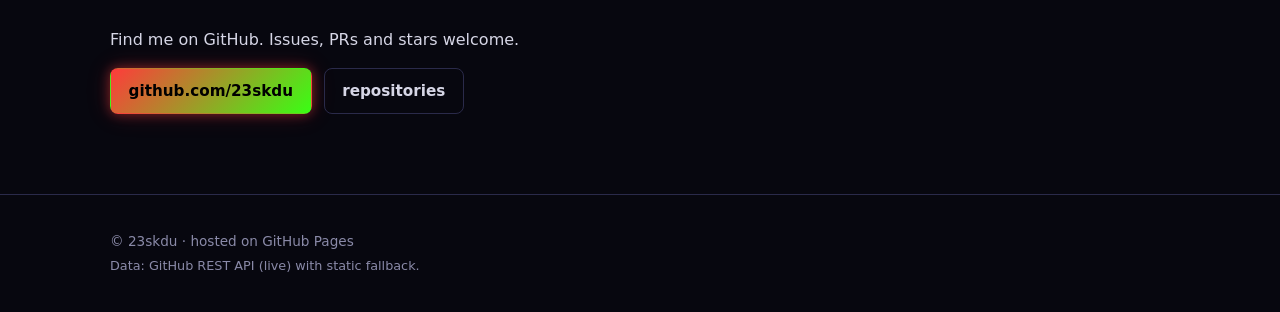
==== commit 238aeb69: "Add GitHub contributions heatmap under focus in about section" ====
--- a/index.html
+++ b/index.html
@@ -91,6 +91,9 @@
               <li><span class="neon">▸</span> hireable: <code>true</code></li>
               <li><span class="neon">▸</span> focus: SRE/Devops, observability, tooling, AI/ML</li>
             </ul>
+            <div class="contributions">
+              <img src="https://raw.githubusercontent.com/23skdu/23skdu/main/contributions.svg" alt="GitHub contributions heatmap" loading="lazy" width="740" height="260">
+            </div>
           </div>
           <div class="about-card">
             <img class="avatar" src="https://avatars.githubusercontent.com/u/22246993?v=4" alt="23skdu avatar" width="120" height="120" loading="lazy">
--- a/styles.css
+++ b/styles.css
@@ -120,6 +120,8 @@
 .about-card-meta{width:100%;font-size:.9rem}
 .about-card-meta div{display:flex;justify-content:space-between;padding:.25rem 0;border-bottom:1px dashed var(--border)}
 .about-card-meta div:last-child{border-bottom:none}
+.contributions{margin-top:1.25rem;max-width:100%;overflow:hidden;border:1px solid var(--border);border-radius:10px;background:#0d1117;line-height:0}
+.contributions img{width:100%;height:auto;display:block}
 .muted{color:var(--muted)}
 
 /* ===== Filters ===== */
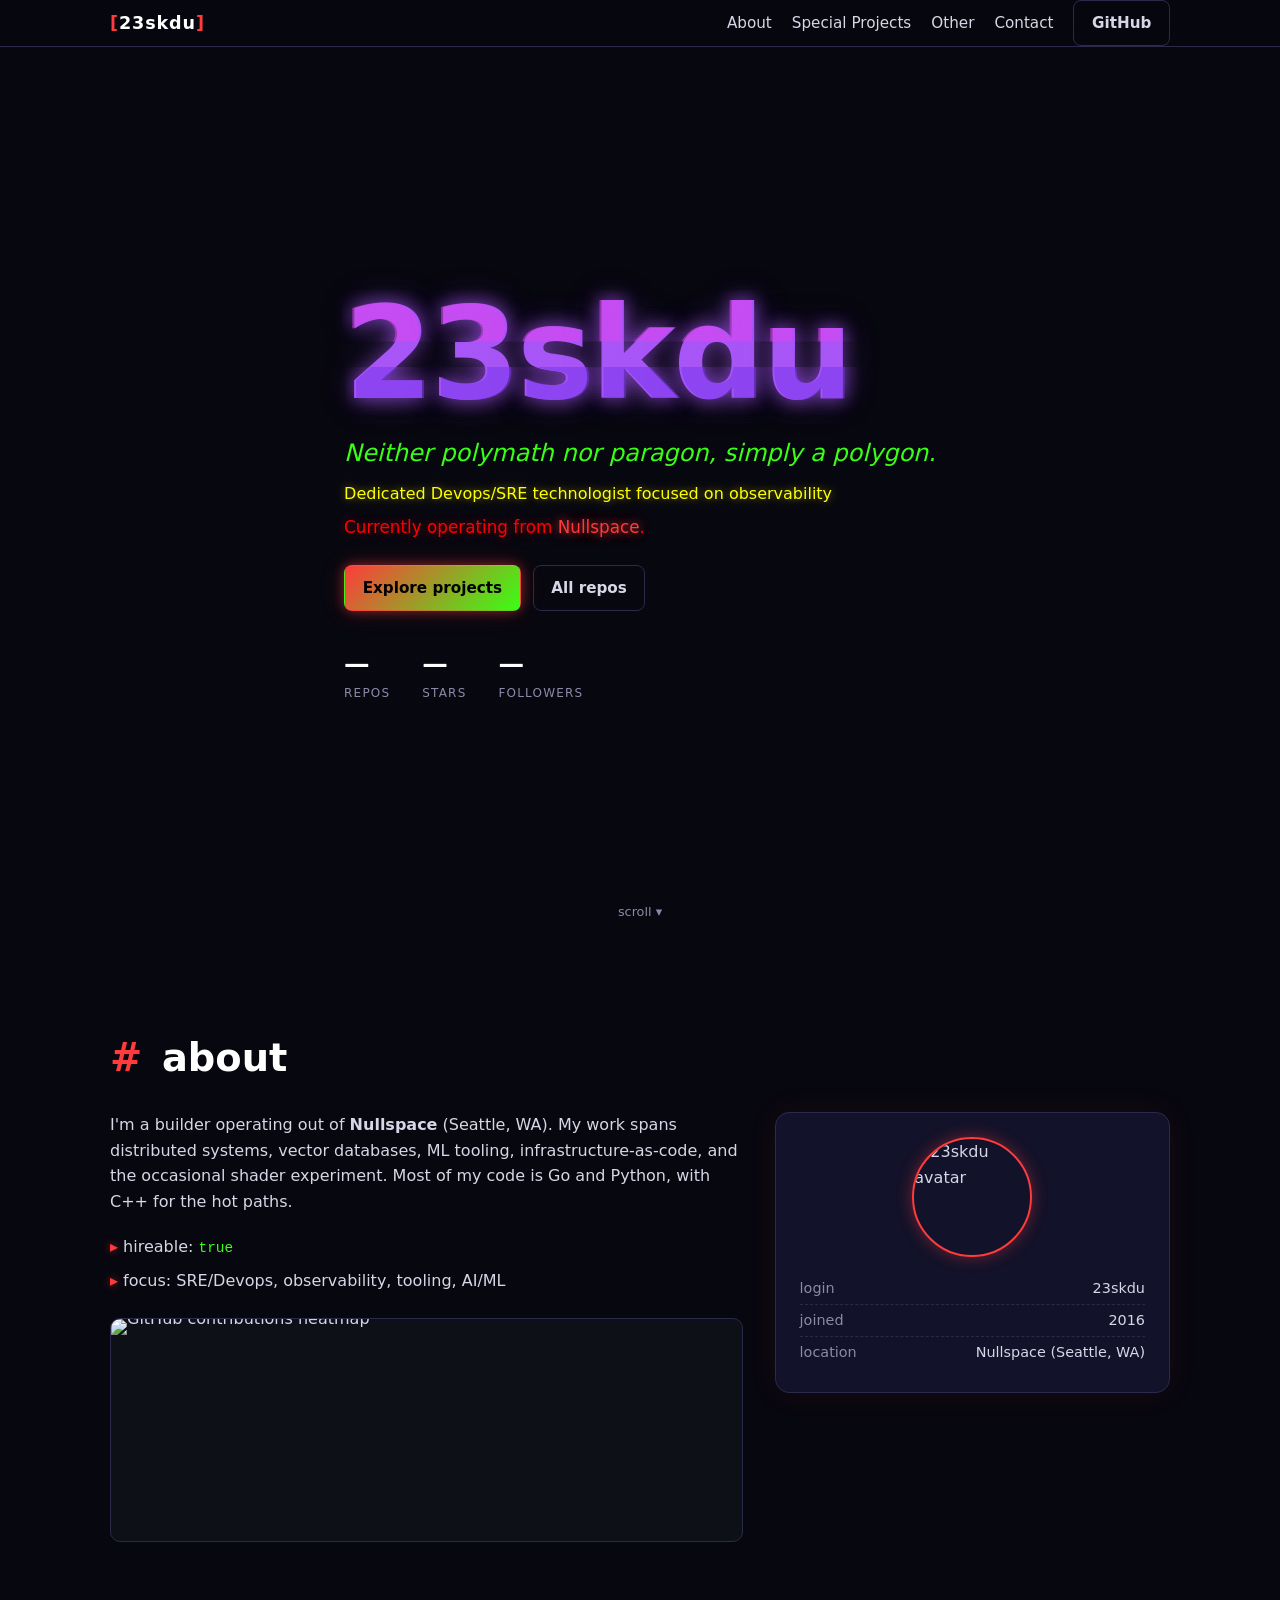
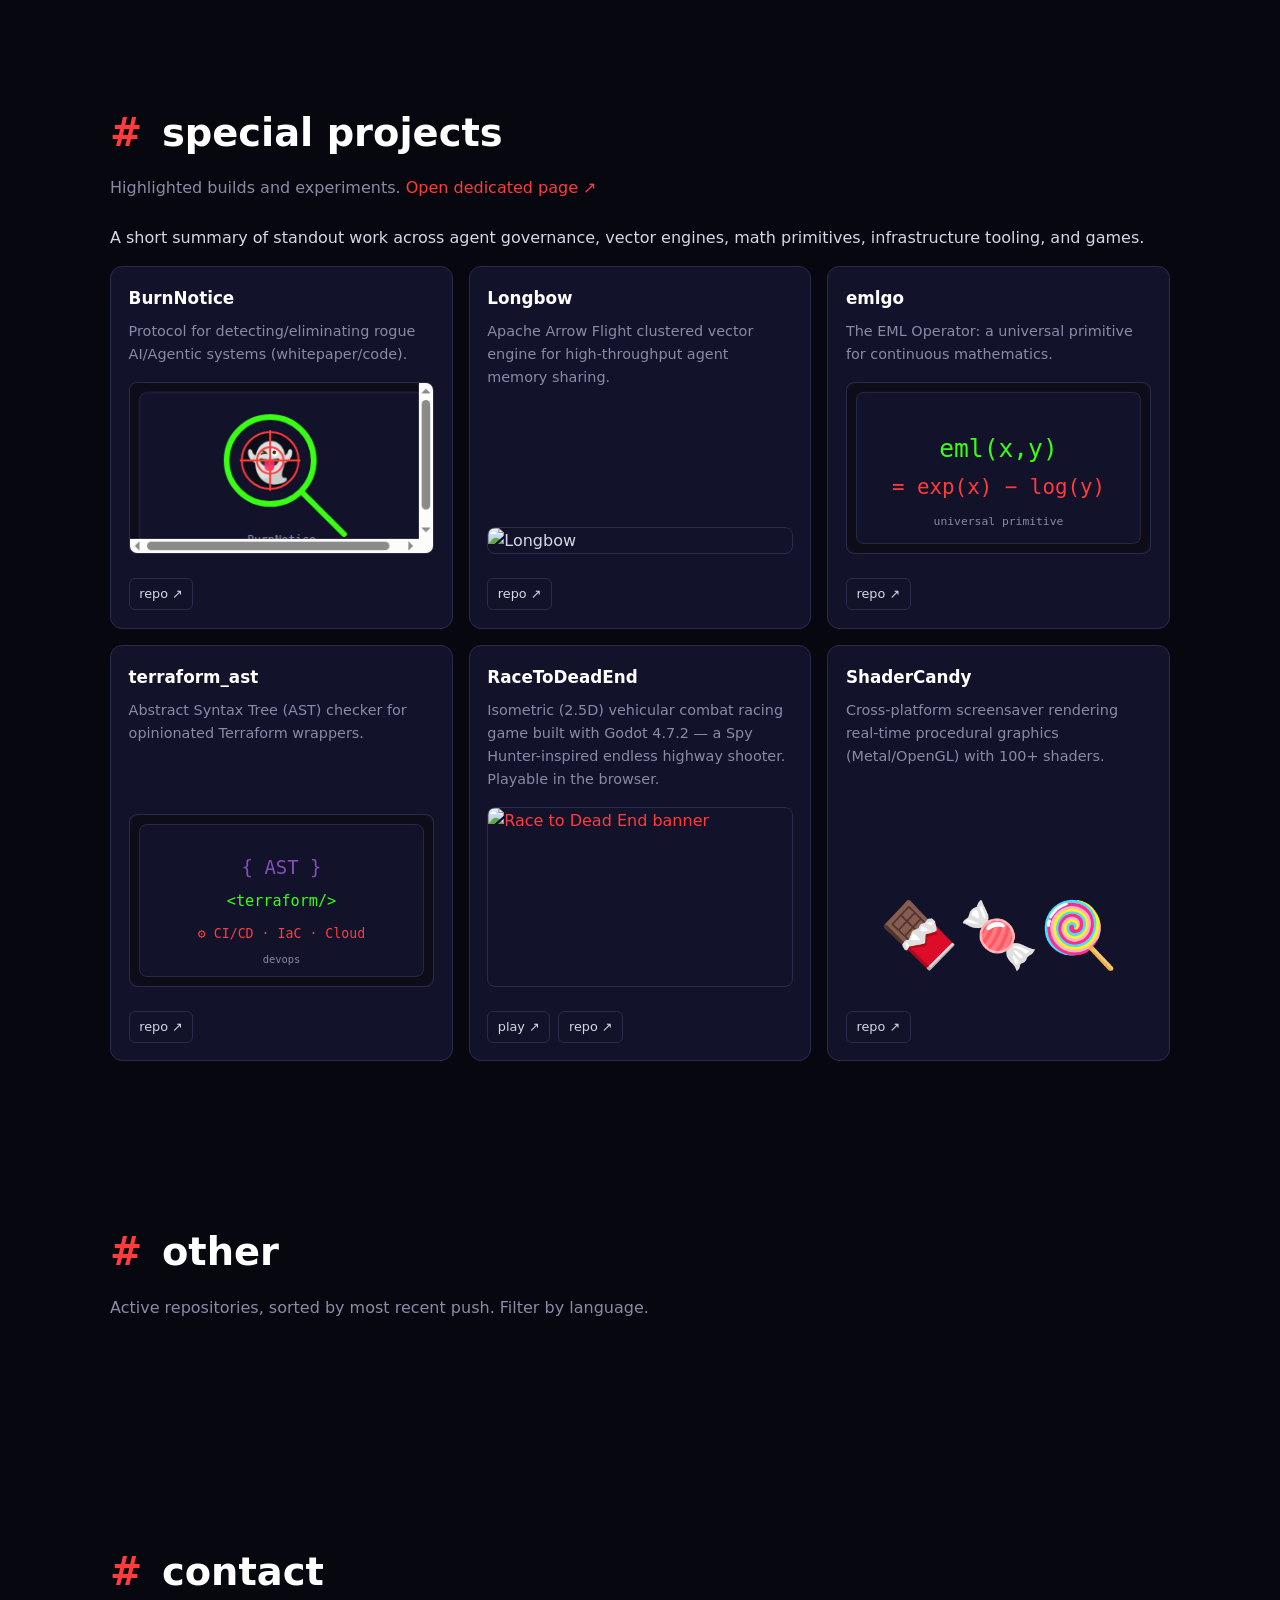
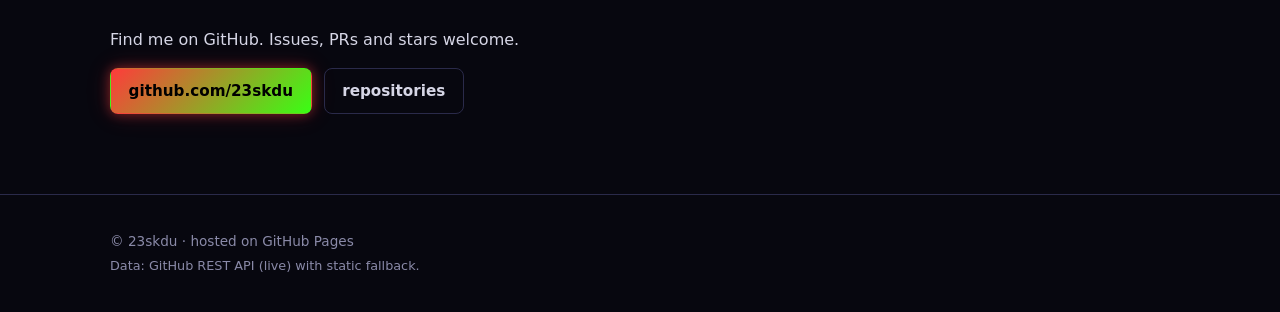
==== commit 1714caf9: "Update other projects list, automate refresh, remove Rust references" ====
--- a/index.html
+++ b/index.html
@@ -4,7 +4,7 @@
   <meta charset="utf-8">
   <meta name="viewport" content="width=device-width, initial-scale=1">
   <title>The Engineer</title>
-  <meta name="description" content="Personal site of 23skdu: projects across Go, Python, Rust and the cloud.">
+  <meta name="description" content="Personal site of 23skdu: projects across Go, Python and the cloud.">
   <meta name="theme-color" content="#0a0a14">
   <meta name="author" content="23skdu">
   <link rel="icon" href="/favicon.ico" sizes="any">
@@ -86,7 +86,7 @@
         <h2 class="section-title"><span class="hash">#</span> about</h2>
         <div class="about-grid">
           <div class="about-text">
-            <p>I'm a builder operating out of <strong>Nullspace</strong> (Seattle, WA). My work spans distributed systems, vector databases, ML tooling, infrastructure-as-code, and the occasional shader experiment. Most of my code is Go and Python, with Rust and C++ for the hot paths.</p>
+            <p>I'm a builder operating out of <strong>Nullspace</strong> (Seattle, WA). My work spans distributed systems, vector databases, ML tooling, infrastructure-as-code, and the occasional shader experiment. Most of my code is Go and Python, with C++ for the hot paths.</p>
             <ul class="about-list">
               <li><span class="neon">▸</span> hireable: <code>true</code></li>
               <li><span class="neon">▸</span> focus: SRE/Devops, observability, tooling, AI/ML</li>
--- a/styles.css
+++ b/styles.css
@@ -142,7 +142,6 @@
 .lang-dot{width:10px;height:10px;border-radius:50%;display:inline-block;margin-right:.3rem;vertical-align:middle}
 .lang-Go{background:#00add8}
 .lang-Python{background:#3776ab}
-.lang-Rust{background:#dea584}
 .lang-C++{background:#f34b7d}
 .lang-TypeScript{background:#3178c6}
 .lang-Java{background:#b07219}
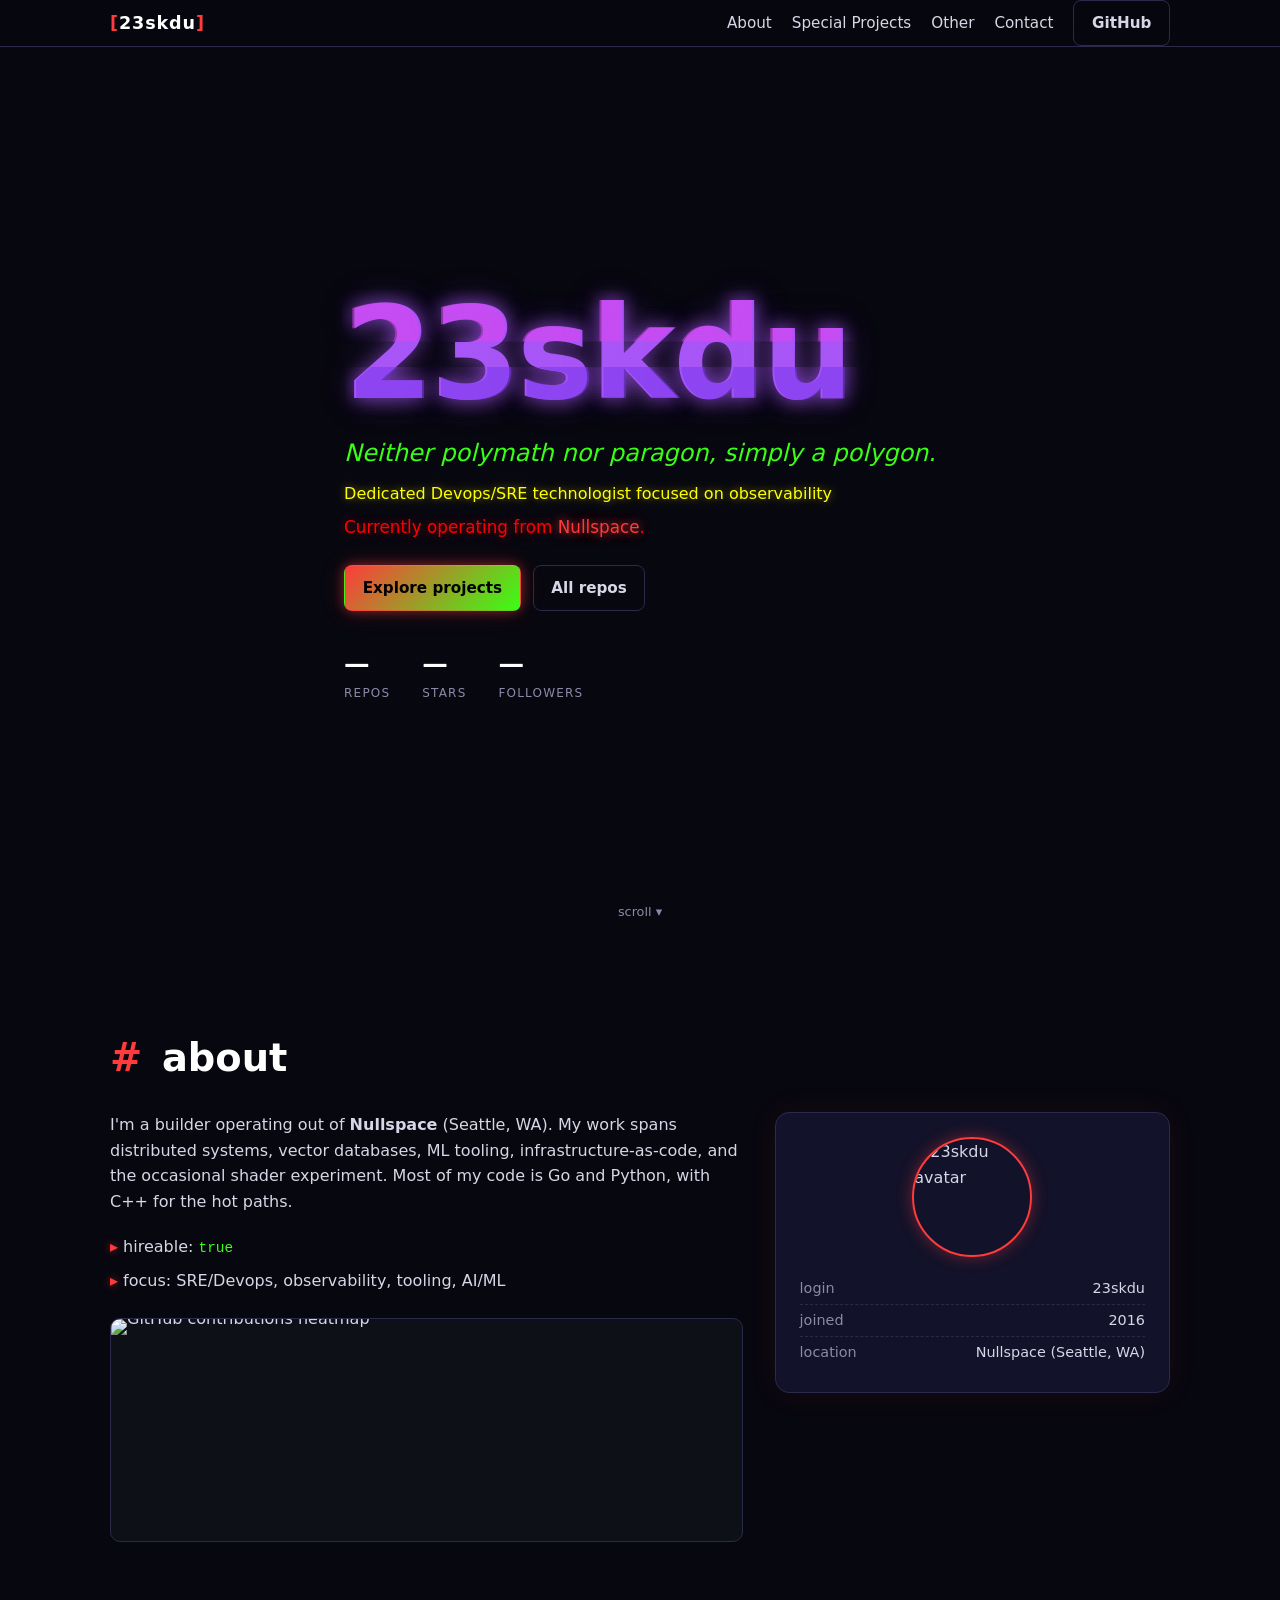
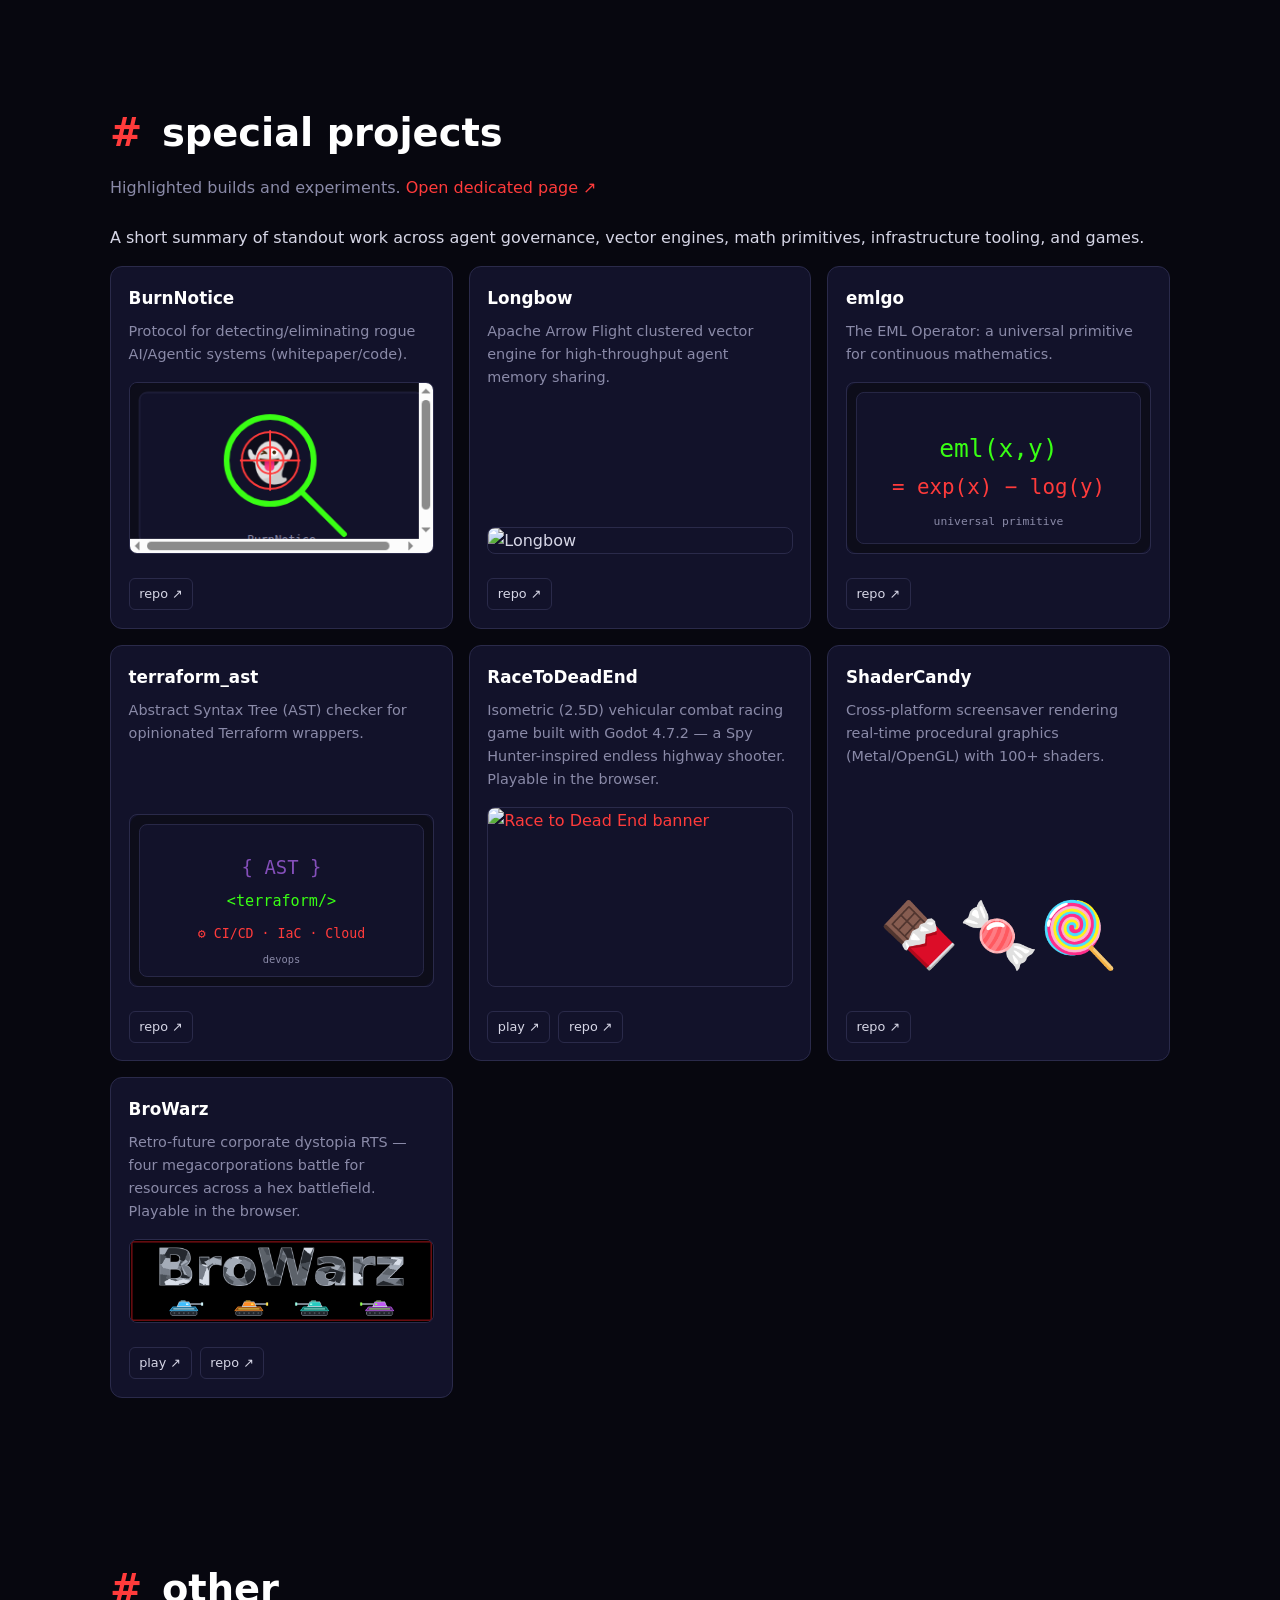
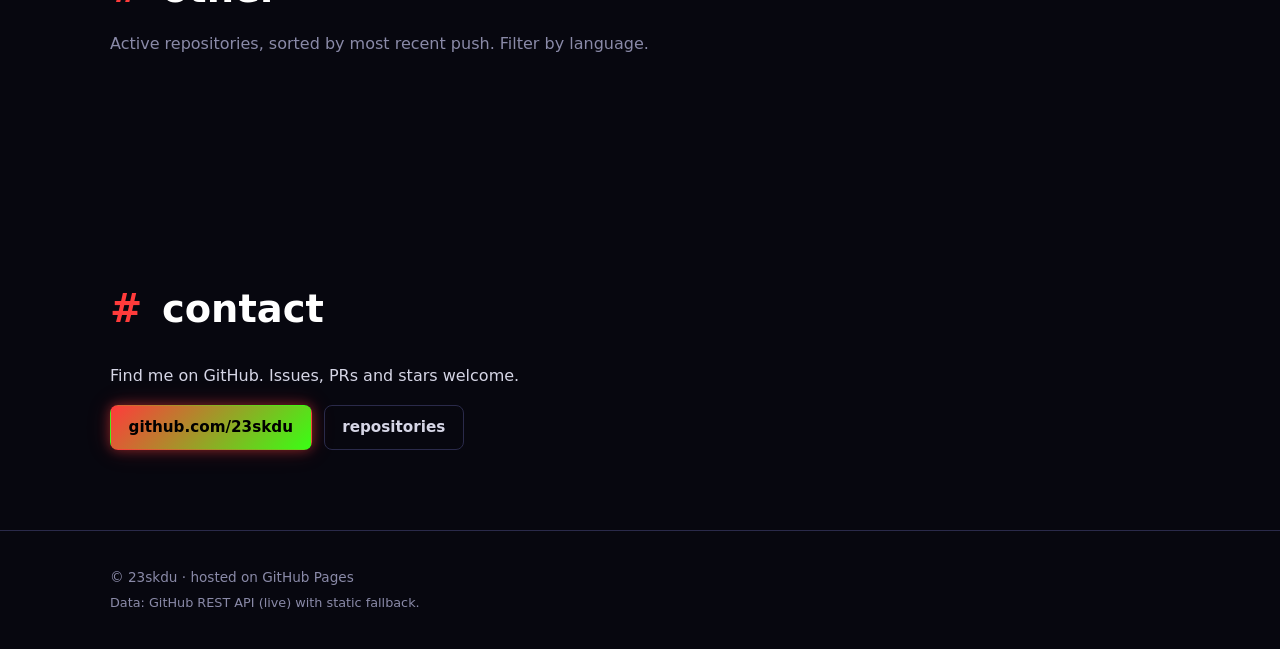
==== commit 62a66e29: "feat: add BroWarz to special projects and shrink hero shapes" ====
--- a/index.html
+++ b/index.html
@@ -165,6 +165,17 @@
               <a href="https://github.com/23skdu/ShaderCandy" target="_blank" rel="noopener noreferrer">repo ↗</a>
             </div>
           </article>
+          <article class="project-card">
+            <h3><a href="https://23skdu.github.io/BroWarz/" target="_blank" rel="noopener noreferrer">BroWarz</a></h3>
+            <p class="project-desc">Retro-future corporate dystopia RTS — four megacorporations battle for resources across a hex battlefield. Playable in the browser.</p>
+            <a href="https://23skdu.github.io/BroWarz/" target="_blank" rel="noopener noreferrer">
+              <img src="/images/browarz.png" alt="BroWarz logo" loading="lazy" width="320" style="border-radius:8px;border:1px solid var(--border);margin:.5rem 0">
+            </a>
+            <div class="project-links">
+              <a href="https://23skdu.github.io/BroWarz/" target="_blank" rel="noopener noreferrer">play ↗</a>
+              <a href="https://github.com/23skdu/BroWarz" target="_blank" rel="noopener noreferrer">repo ↗</a>
+            </div>
+          </article>
         </div>
       </div>
     </section>
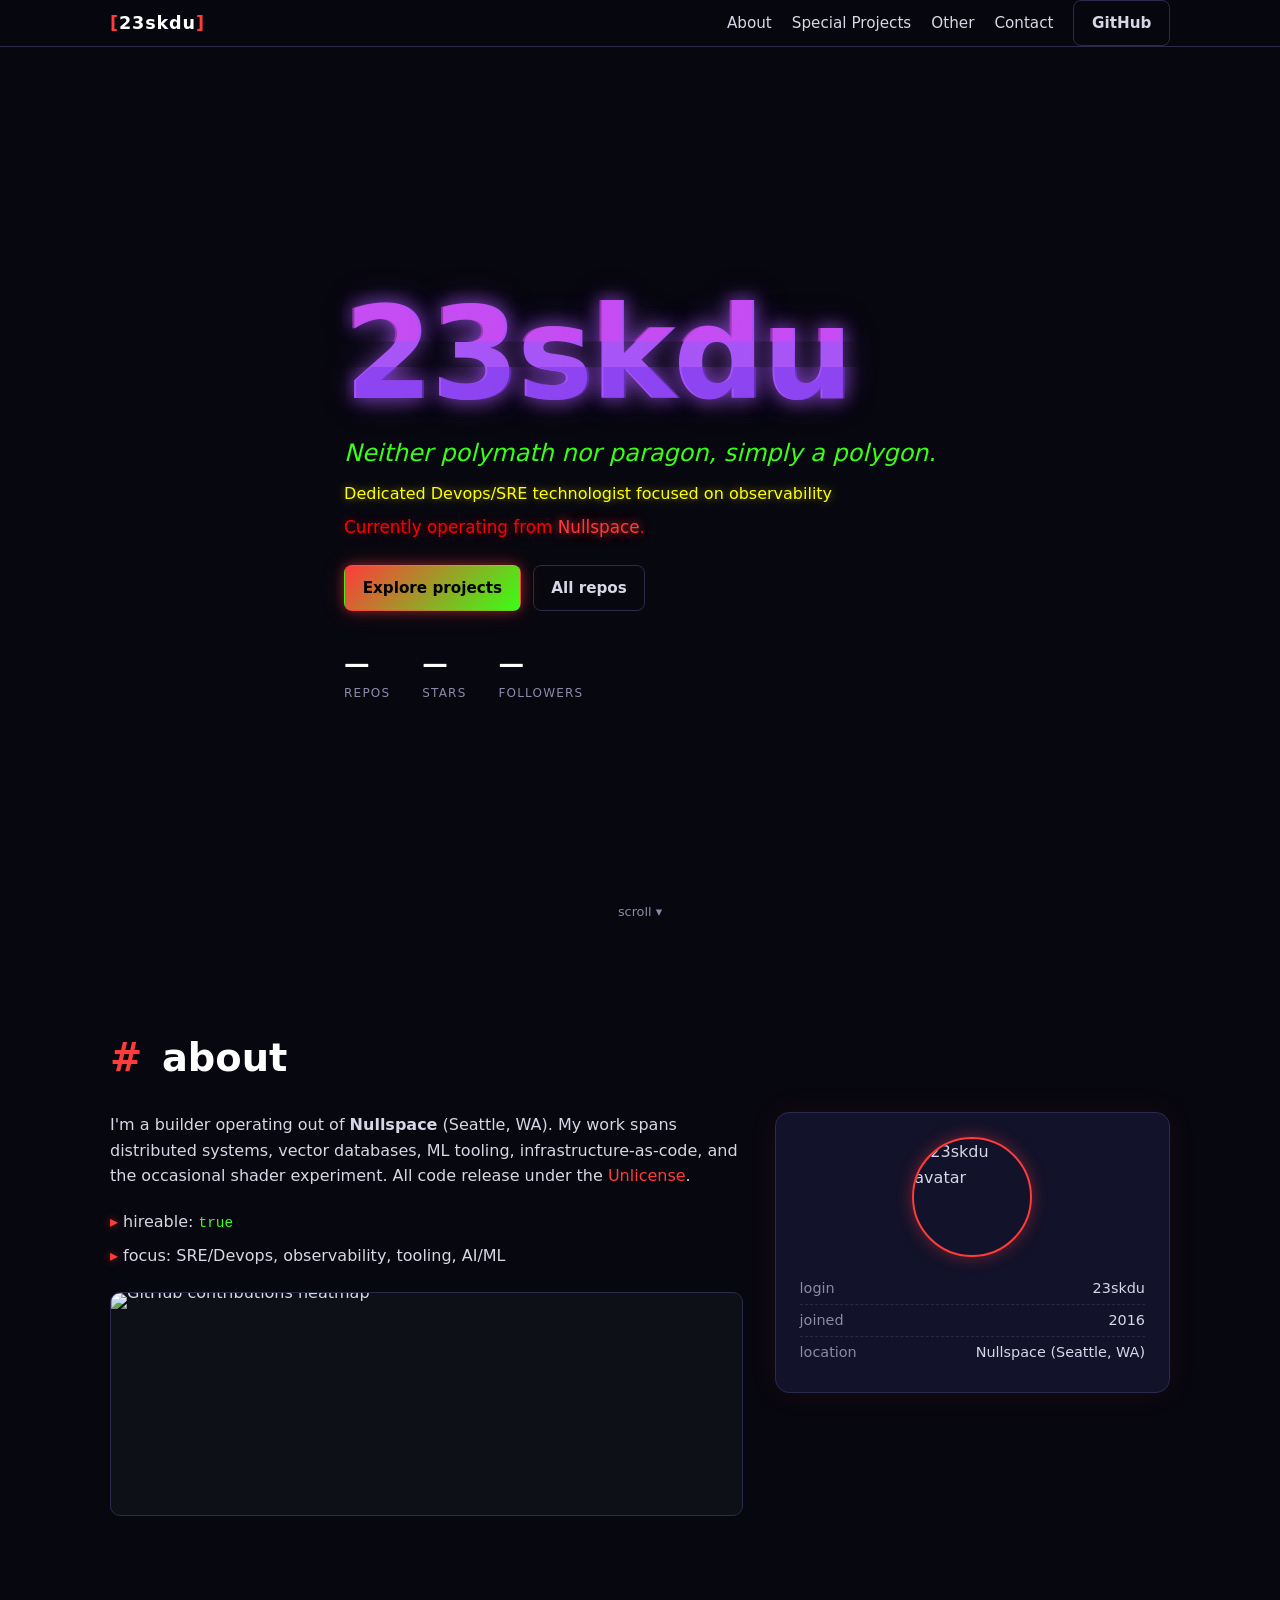
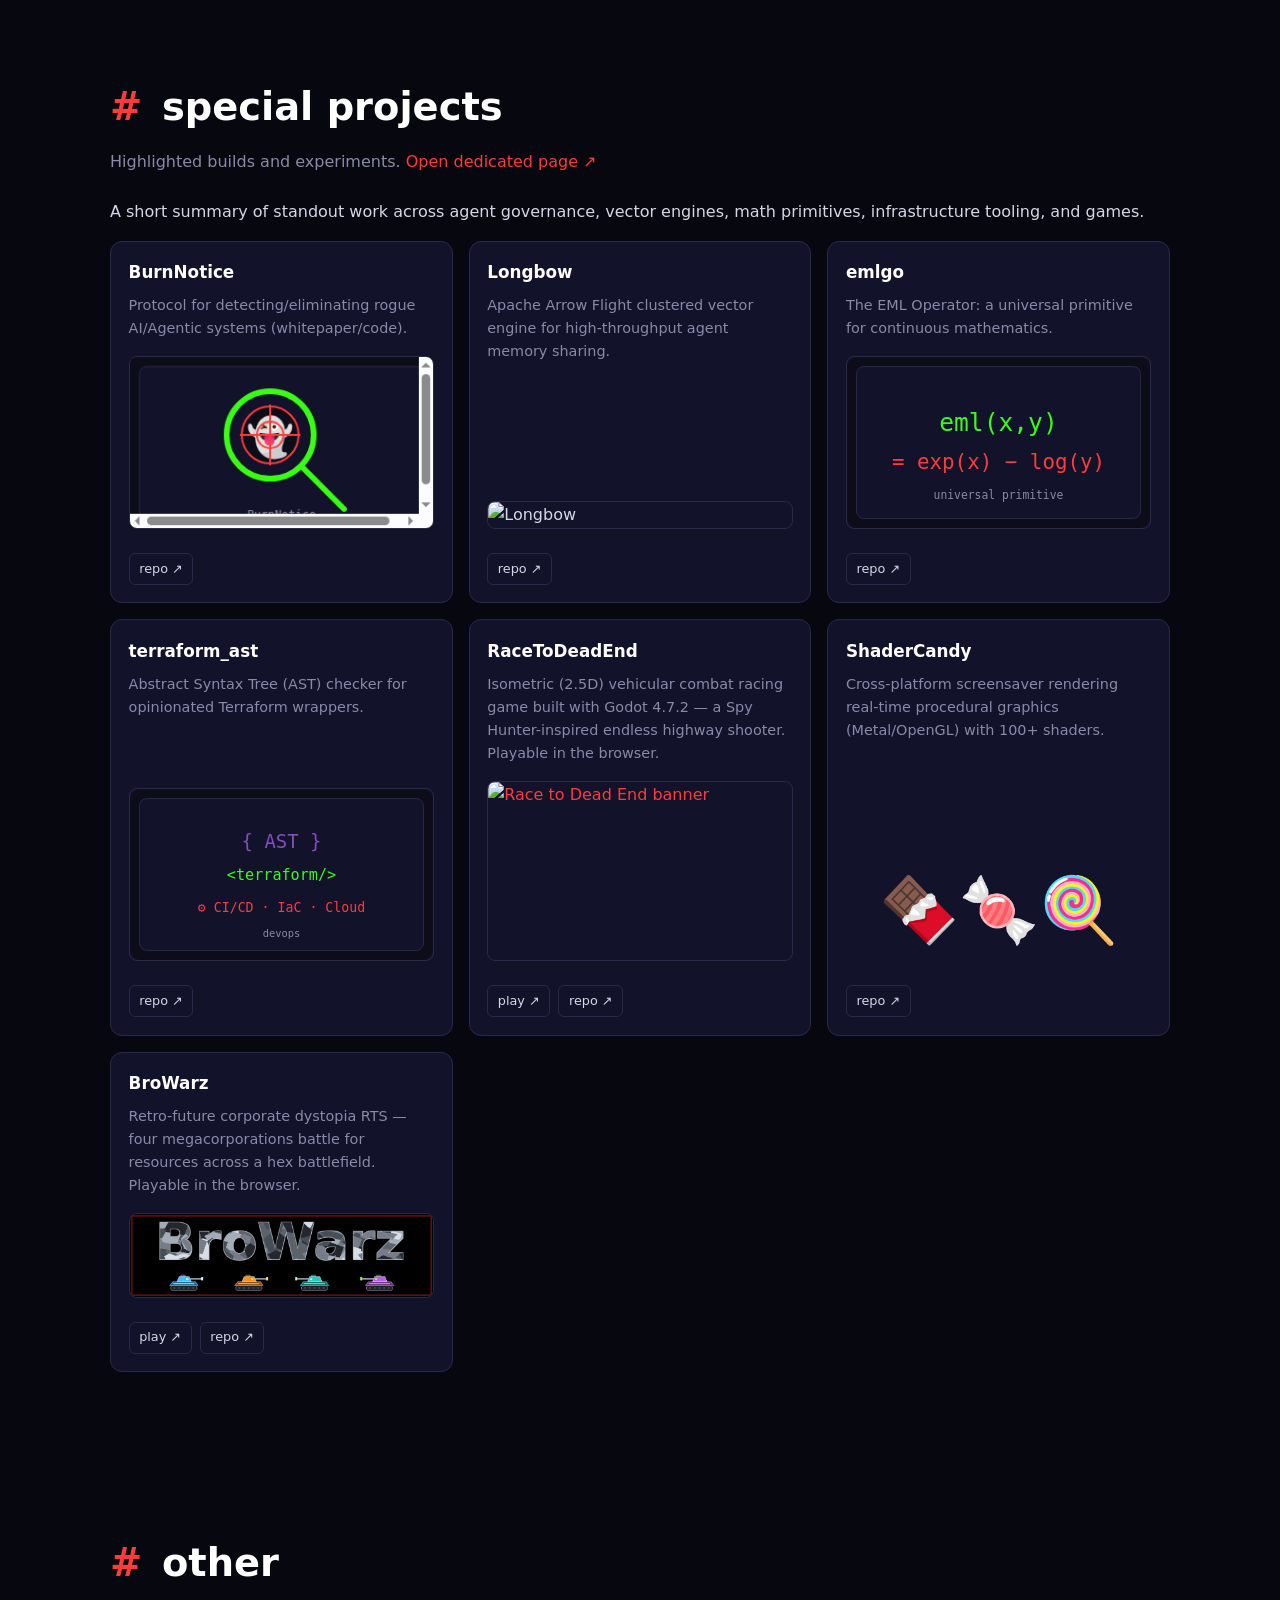
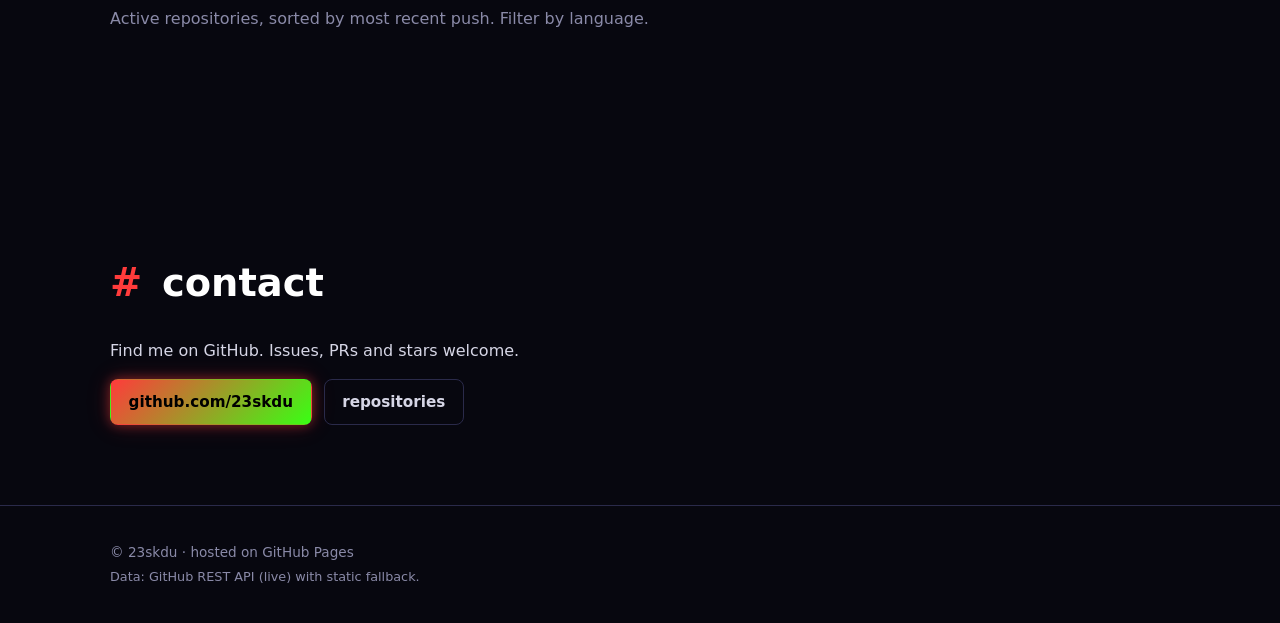
==== commit 2ff15e23: "content: state Unlicense for released code" ====
--- a/index.html
+++ b/index.html
@@ -86,7 +86,7 @@
         <h2 class="section-title"><span class="hash">#</span> about</h2>
         <div class="about-grid">
           <div class="about-text">
-            <p>I'm a builder operating out of <strong>Nullspace</strong> (Seattle, WA). My work spans distributed systems, vector databases, ML tooling, infrastructure-as-code, and the occasional shader experiment. Most of my code is Go and Python, with C++ for the hot paths.</p>
+            <p>I'm a builder operating out of <strong>Nullspace</strong> (Seattle, WA). My work spans distributed systems, vector databases, ML tooling, infrastructure-as-code, and the occasional shader experiment. All code release under the <a href="https://unlicense.org/" target="_blank" rel="noopener noreferrer">Unlicense</a>.</p>
             <ul class="about-list">
               <li><span class="neon">▸</span> hireable: <code>true</code></li>
               <li><span class="neon">▸</span> focus: SRE/Devops, observability, tooling, AI/ML</li>
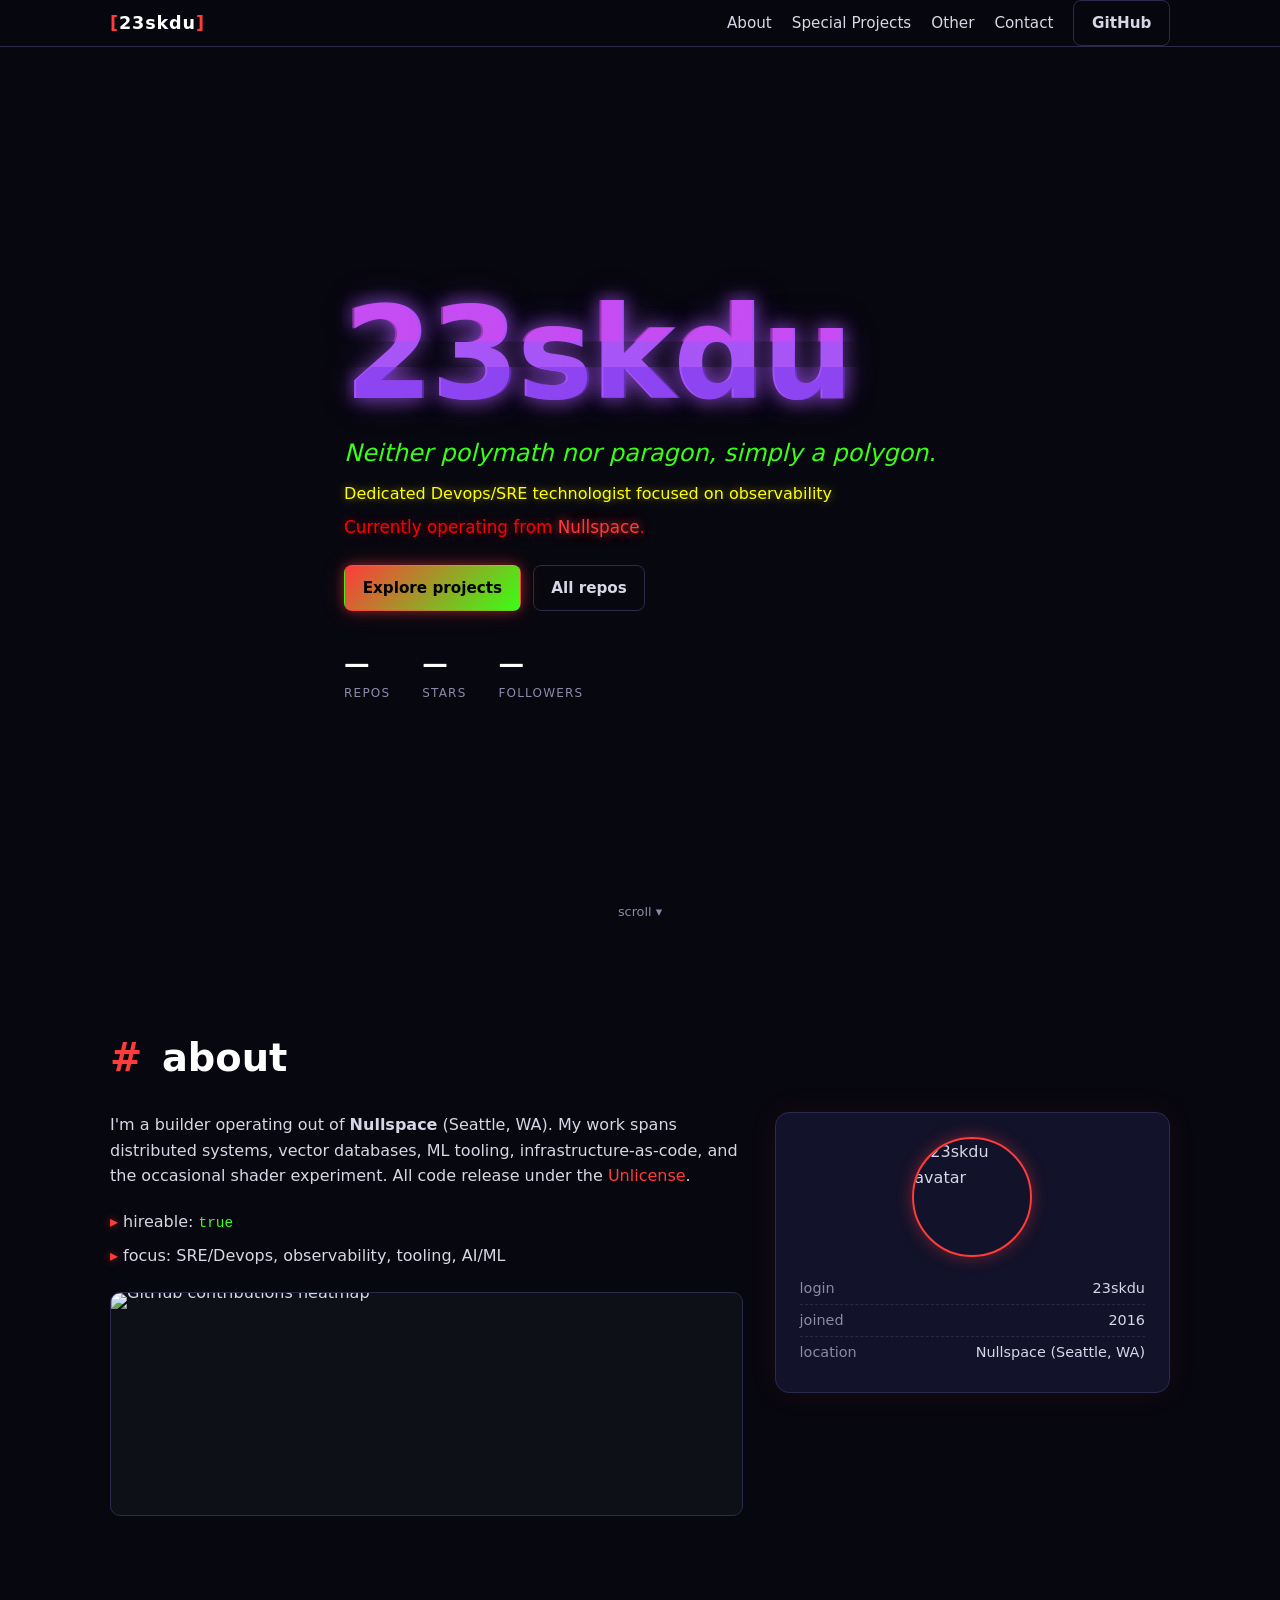
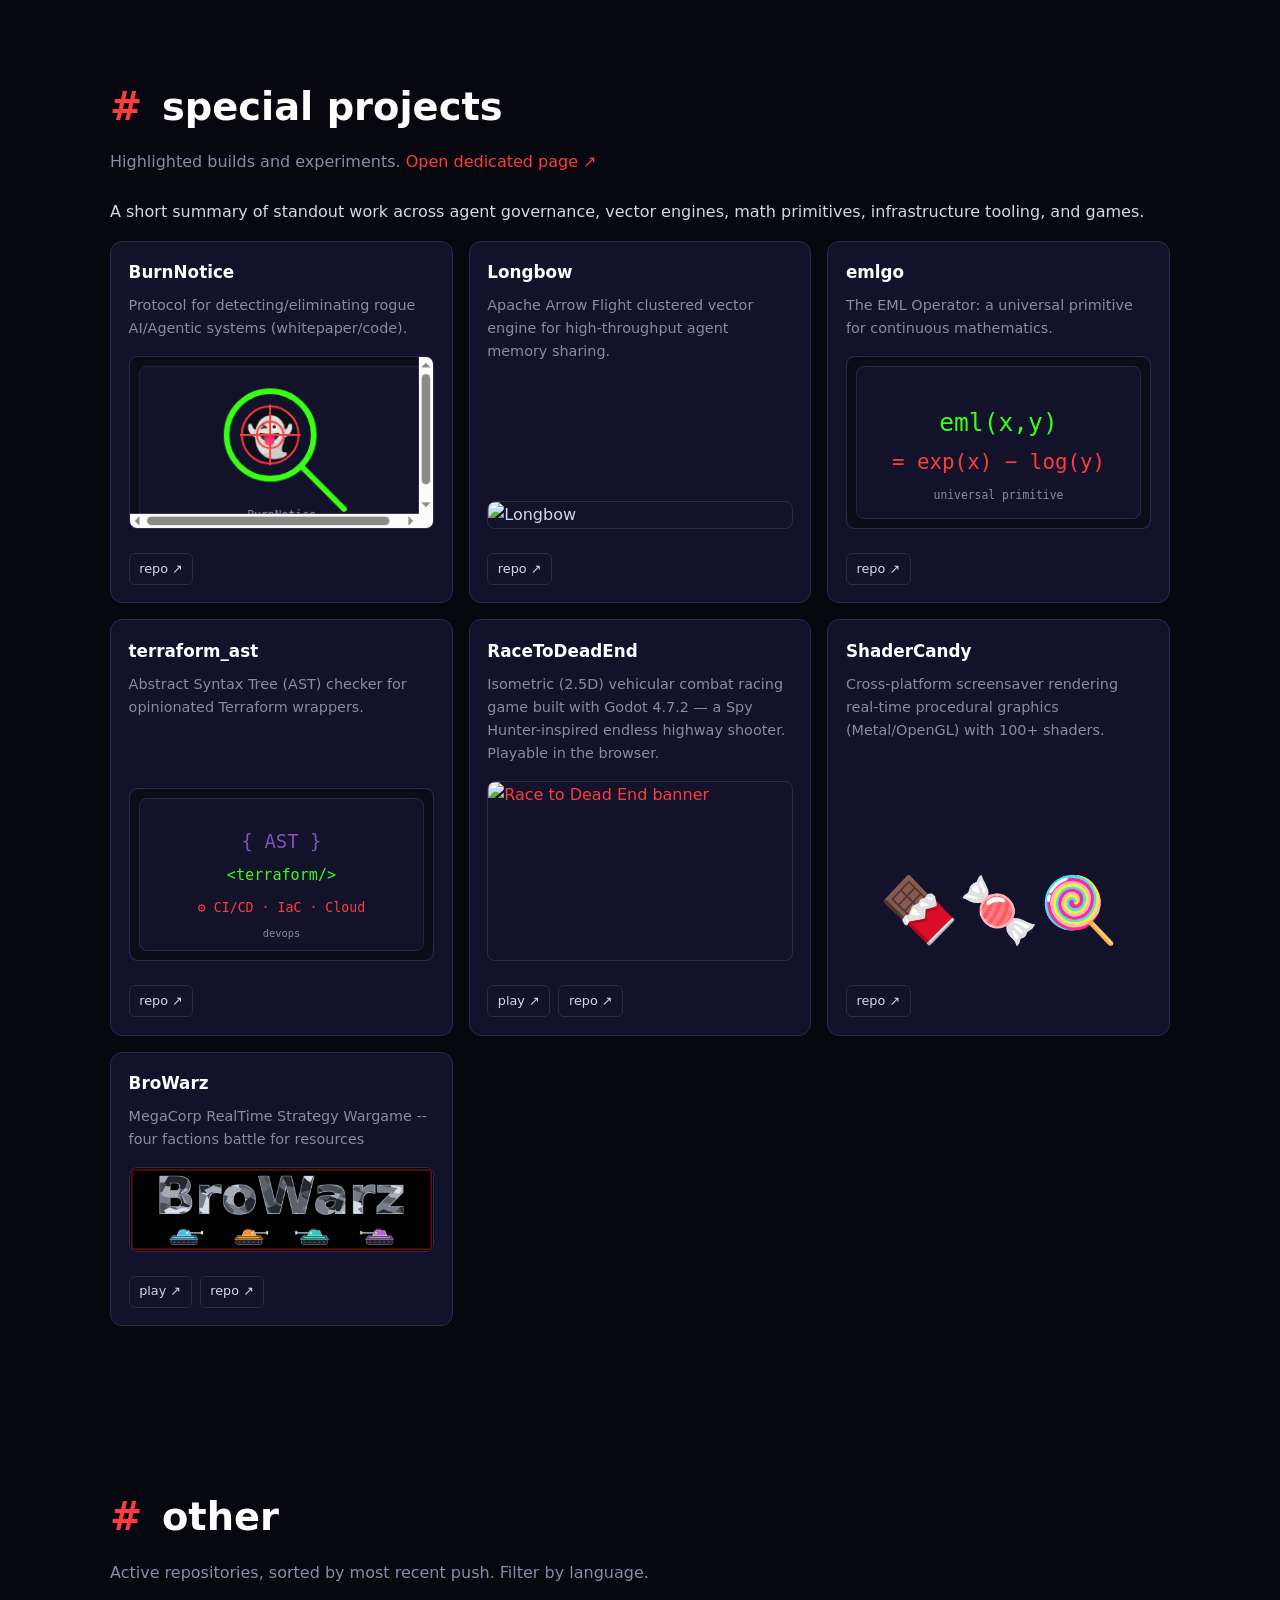
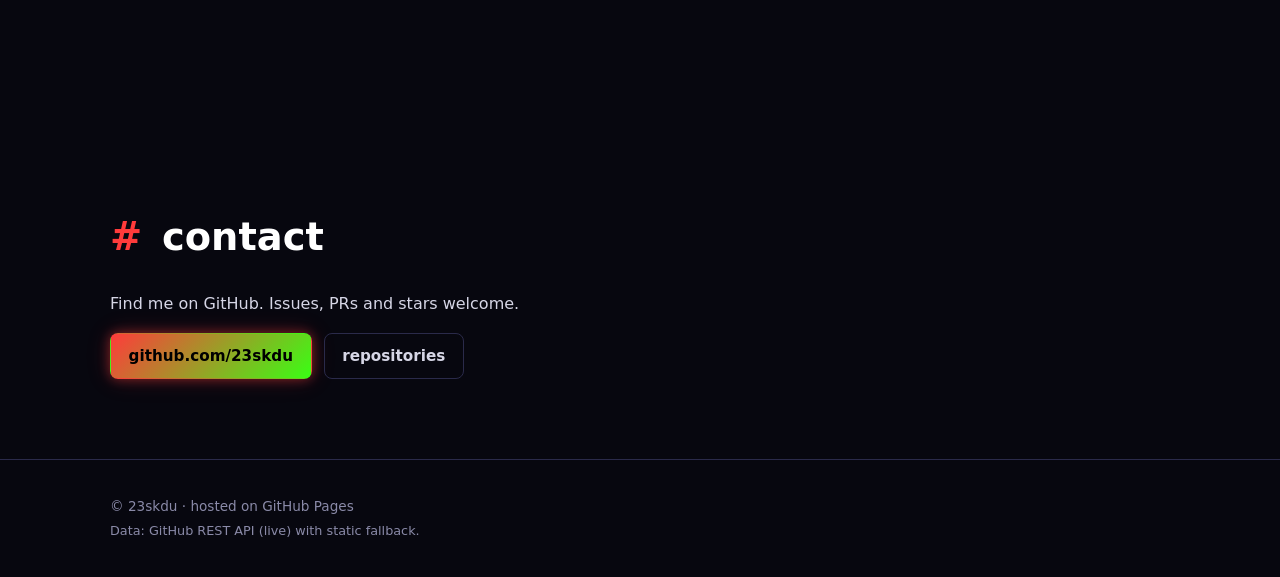
==== commit 201a5328: "content: shorten BroWarz description" ====
--- a/index.html
+++ b/index.html
@@ -167,7 +167,7 @@
           </article>
           <article class="project-card">
             <h3><a href="https://23skdu.github.io/BroWarz/" target="_blank" rel="noopener noreferrer">BroWarz</a></h3>
-            <p class="project-desc">Retro-future corporate dystopia RTS — four megacorporations battle for resources across a hex battlefield. Playable in the browser.</p>
+            <p class="project-desc">MegaCorp RealTime Strategy Wargame -- four factions battle for resources</p>
             <a href="https://23skdu.github.io/BroWarz/" target="_blank" rel="noopener noreferrer">
               <img src="/images/browarz.png" alt="BroWarz logo" loading="lazy" width="320" style="border-radius:8px;border:1px solid var(--border);margin:.5rem 0">
             </a>
